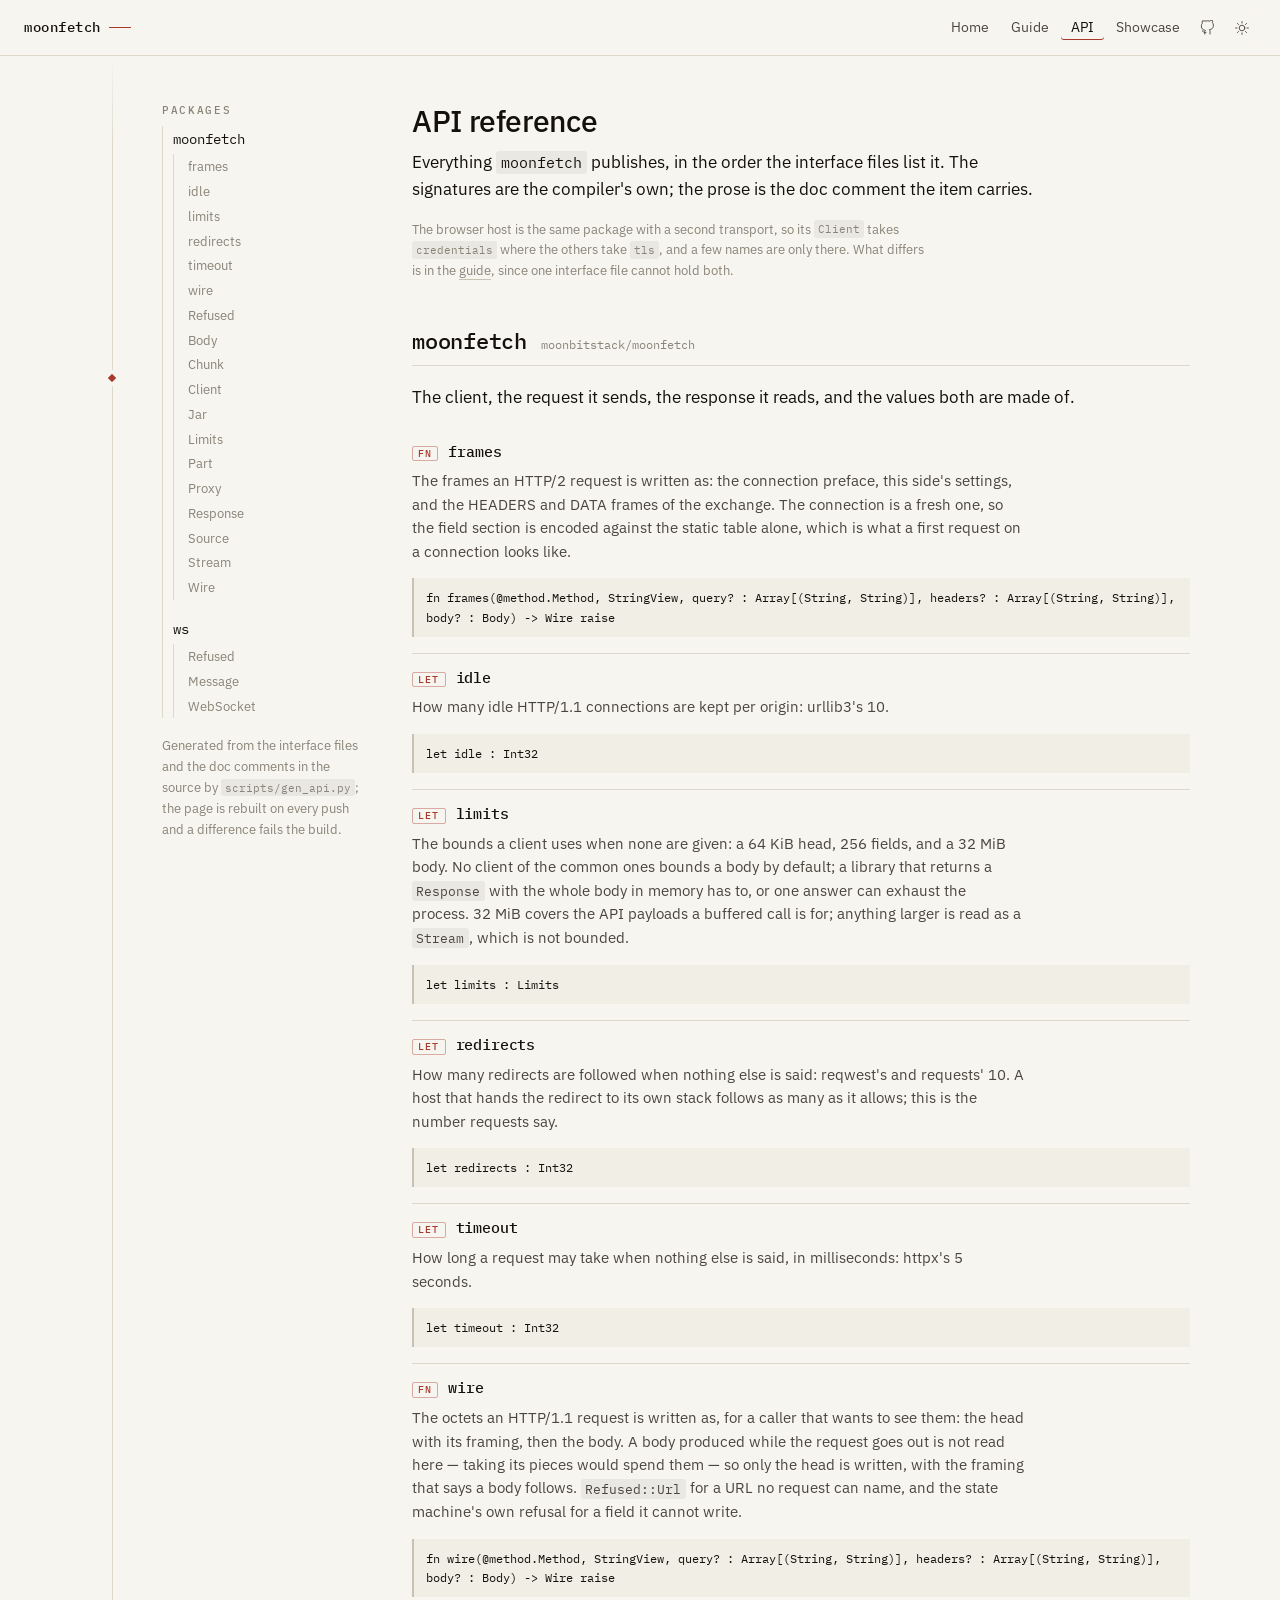
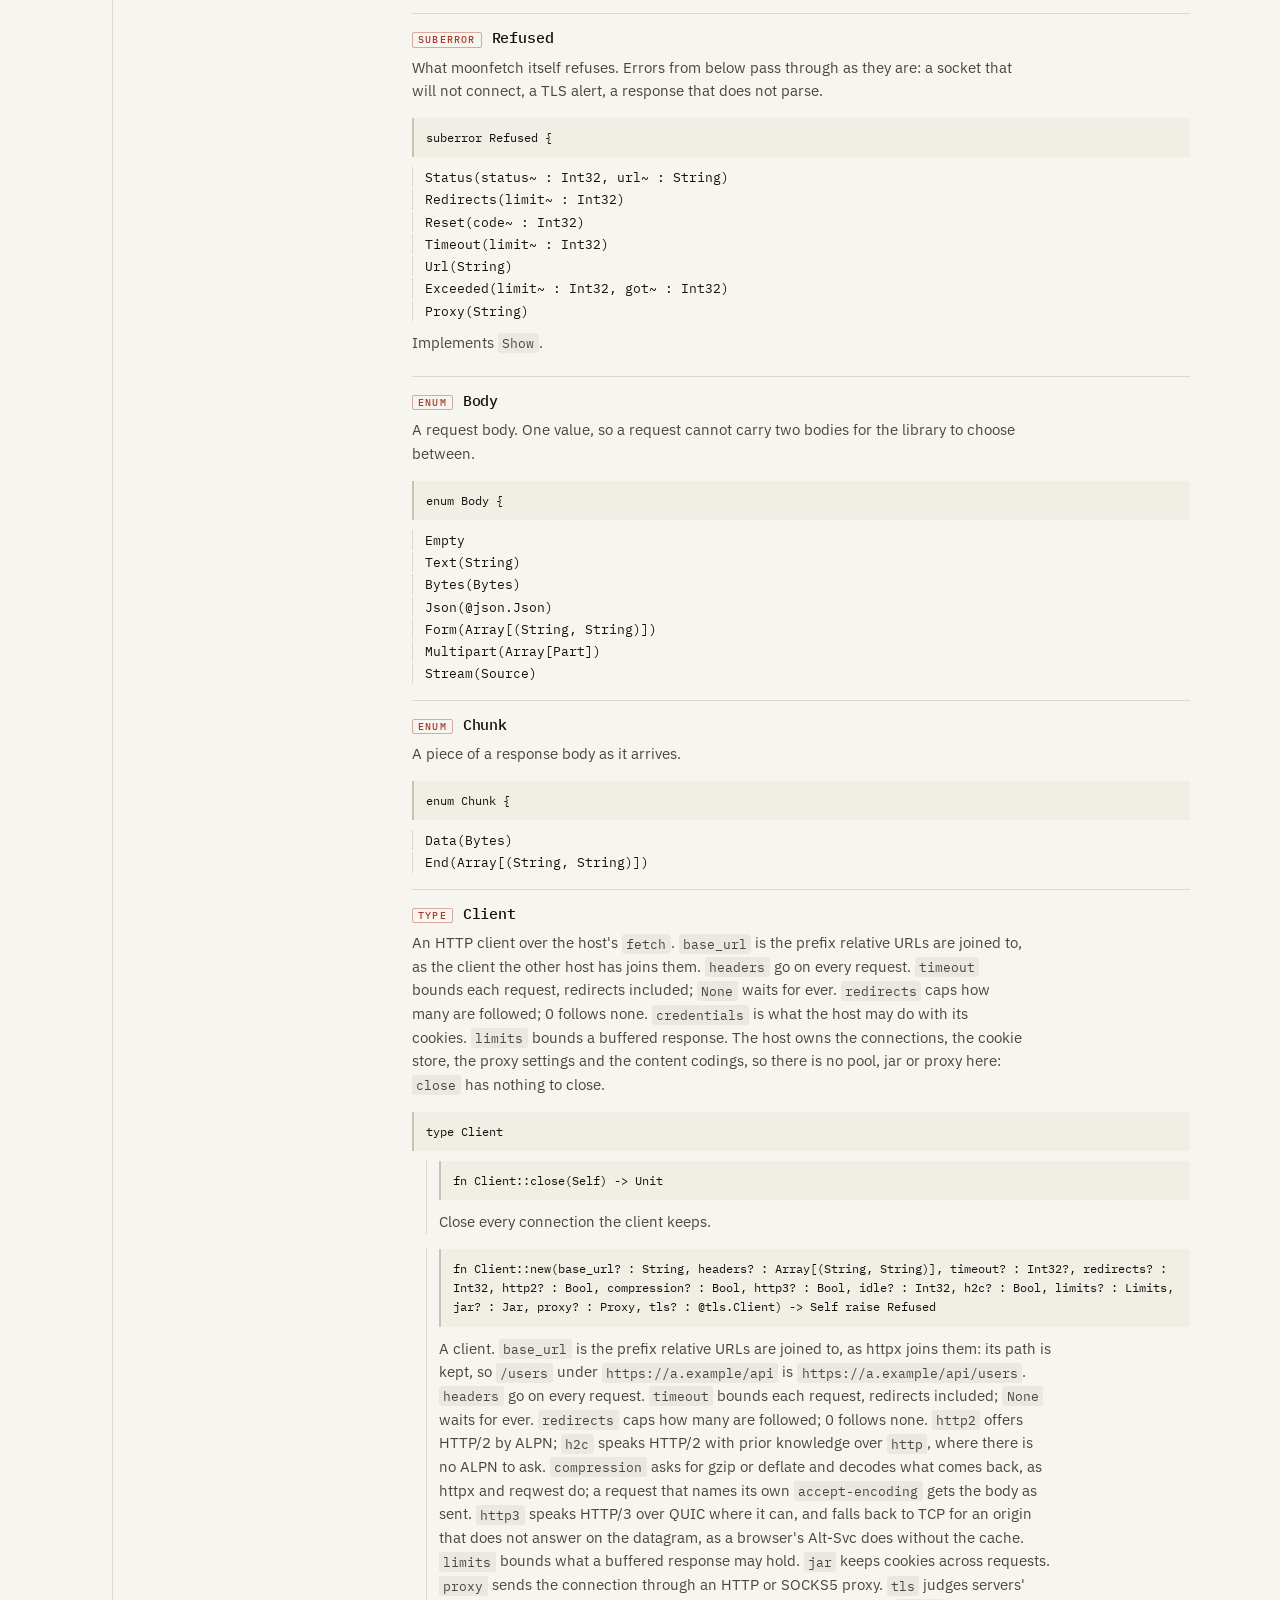
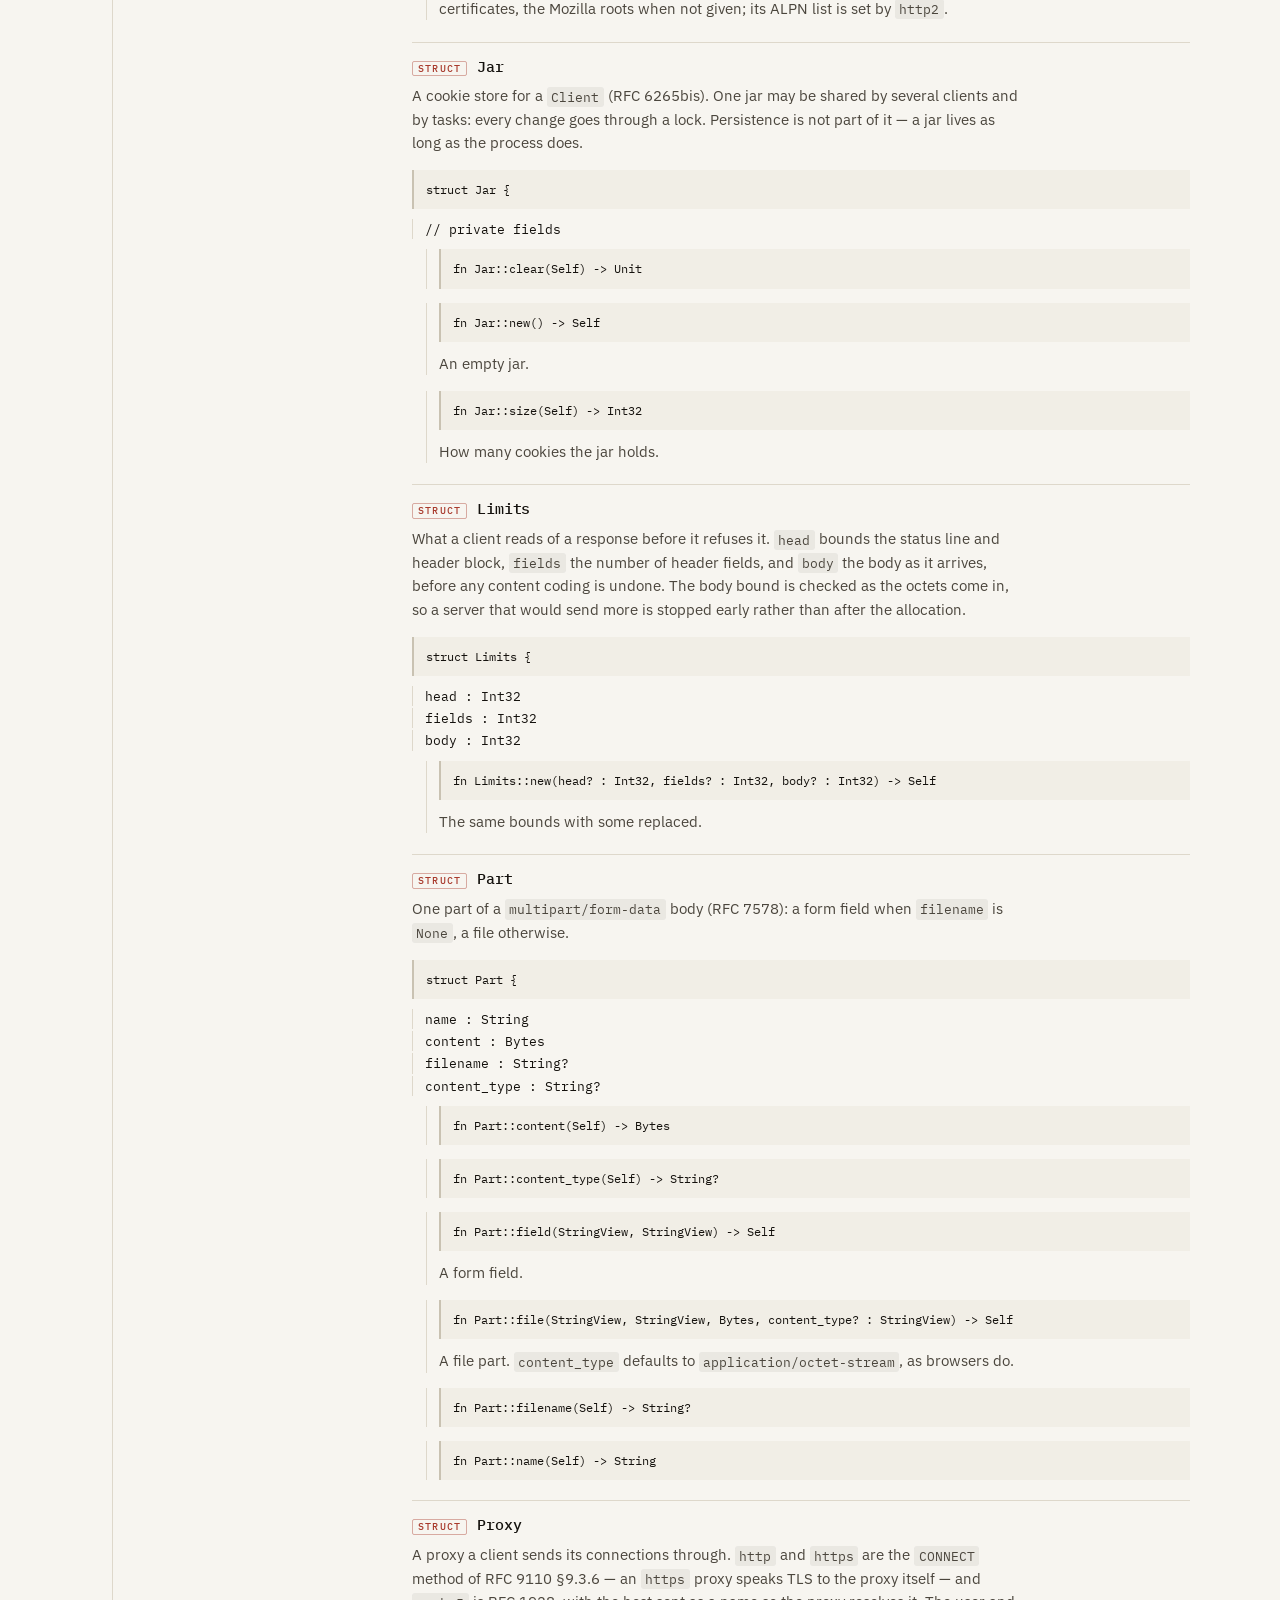
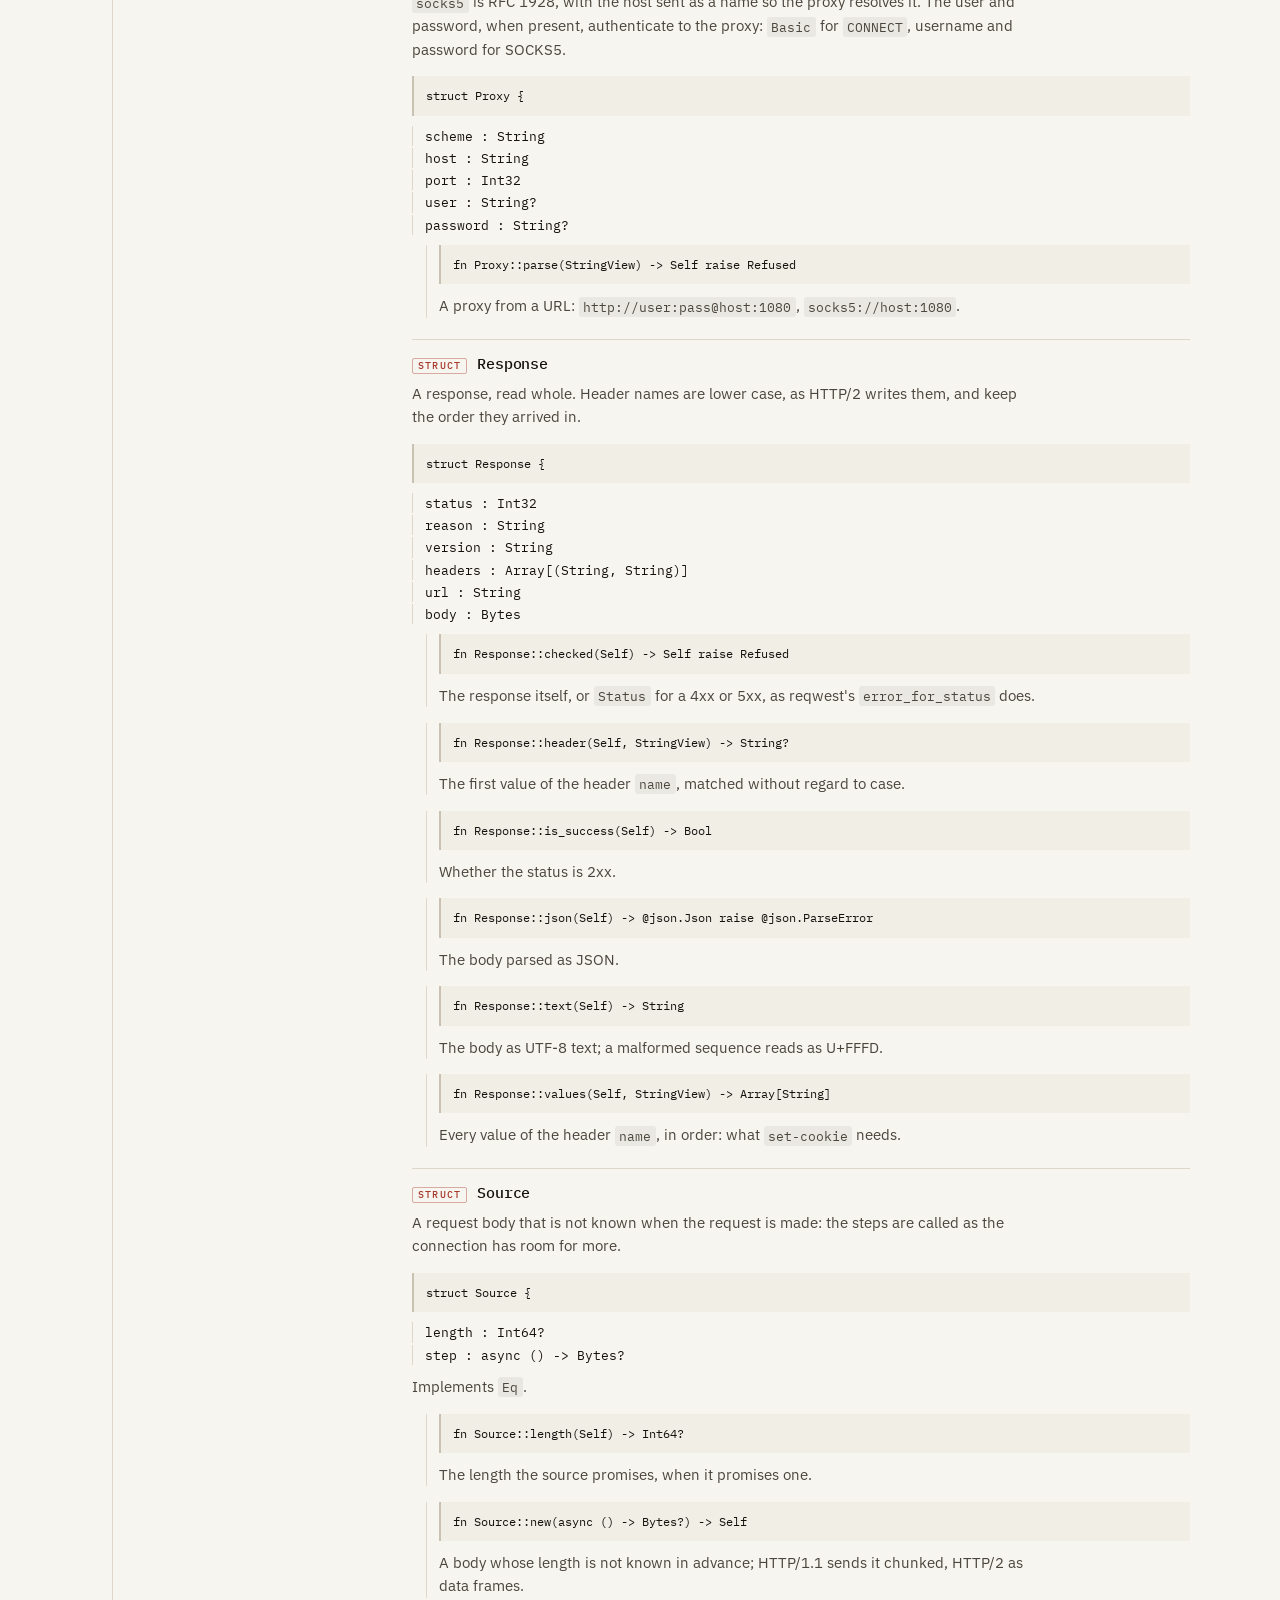
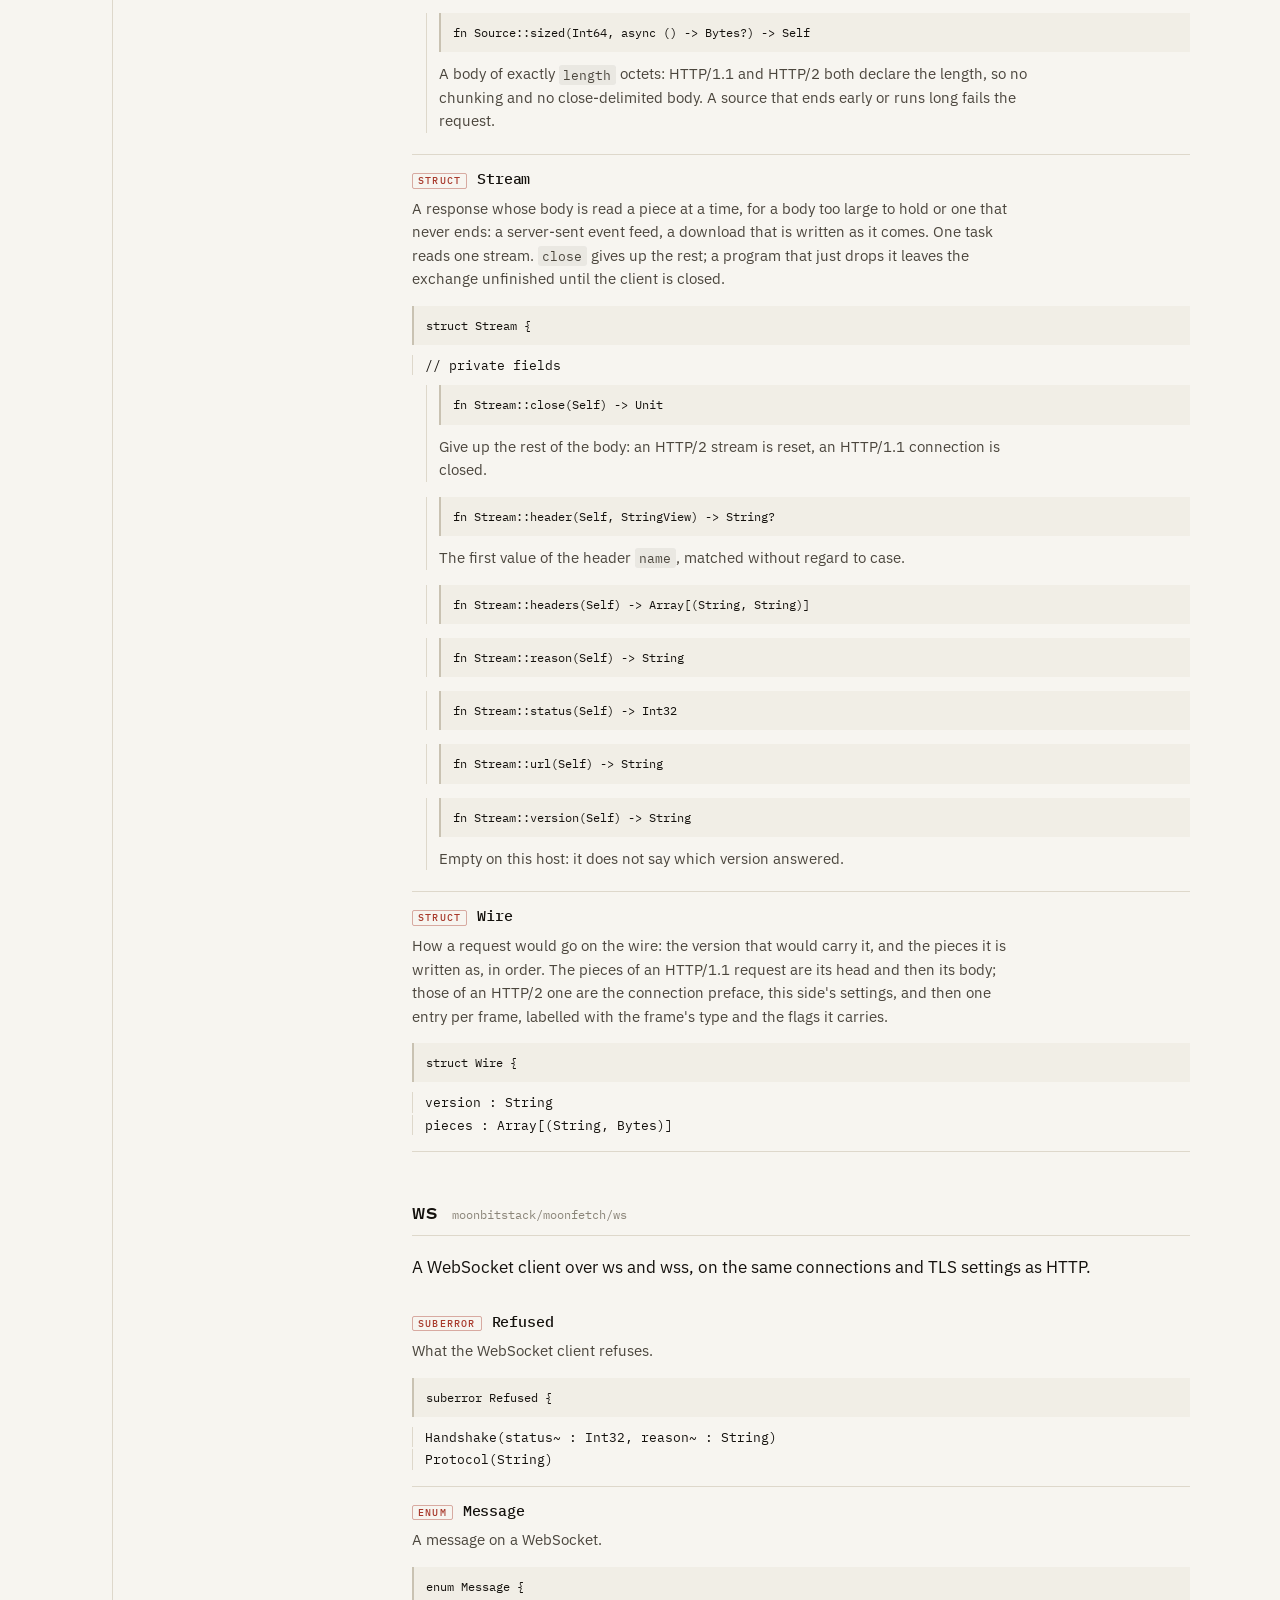
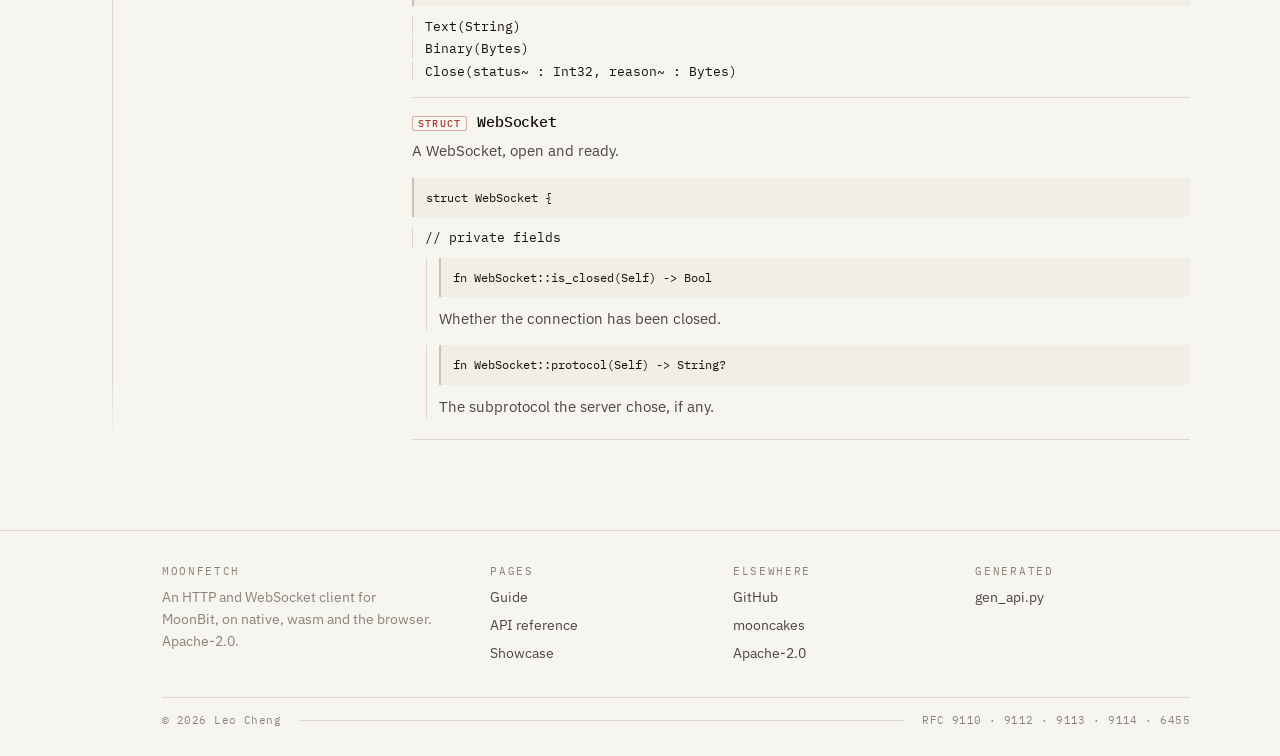
==== docs/api.html @ a7e7c507 "docs(moonfetch): five pieces on one thread. The site is built around a single hairline: each page ca" ====
<!doctype html>
<html lang="en">
  <head>
    <meta charset="utf-8" />
    <meta name="viewport" content="width=device-width, initial-scale=1" />
    <title>API reference — moonfetch</title>
    <meta
      name="description"
      content="Every public type, function and method of moonfetch and moonfetch/ws, with the doc comments the source carries."
    />
    <link rel="icon" href="./favicon.svg" type="image/svg+xml" />
    <link rel="preconnect" href="https://fonts.googleapis.com" />
    <link rel="preconnect" href="https://fonts.gstatic.com" crossorigin />
    <link
      href="https://fonts.googleapis.com/css2?family=IBM+Plex+Mono:wght@400;500&family=IBM+Plex+Sans:wght@400;500;600&display=swap"
      rel="stylesheet"
    />
    <link rel="stylesheet" href="./assets/site.css" />
  </head>
  <body>
    <header class="bar">
      <a class="mark" href="./index.html">moonfetch</a>
      <nav>
        <a href="./index.html">Home</a>
        <a href="./guide.html">Guide</a>
        <a href="./api.html" class="on">API</a>
        <a href="./showcase.html">Showcase</a>
        <a
          class="icon"
          href="https://github.com/moonbitstack/moonfetch"
          aria-label="Source on GitHub"
          title="Source on GitHub"
        >
          <svg viewBox="0 0 24 24" aria-hidden="true">
            <path
              d="M9 19c-4 1.5-4-2.5-5.5-3M15 21v-3.9a3.4 3.4 0 0 0-1-2.6c3-.3 6.1-1.5 6.1-6.8a5.3 5.3 0 0 0-1.5-3.7 4.9 4.9 0 0 0-.1-3.7s-1.2-.4-3.9 1.4a13.3 13.3 0 0 0-7.1 0C4.8.9 3.6 1.3 3.6 1.3a4.9 4.9 0 0 0-.1 3.7A5.3 5.3 0 0 0 2 8.7c0 5.2 3.1 6.4 6.1 6.8a3.4 3.4 0 0 0-1 2.6V21"
            />
          </svg>
        </a>
        <button class="icon" data-theme-toggle type="button" aria-label="Switch theme">
          <svg viewBox="0 0 24 24" aria-hidden="true">
            <circle cx="12" cy="12" r="4.2" />
            <path d="M12 2.4v2.2M12 19.4v2.2M2.4 12h2.2M19.4 12h2.2M5.2 5.2l1.6 1.6M17.2 17.2l1.6 1.6M18.8 5.2l-1.6 1.6M6.8 17.2l-1.6 1.6" />
          </svg>
        </button>
      </nav>
    </header>

    <main class="page">
      <div class="api">
        <aside class="toc scroll">
          <h2>Packages</h2>
          <ol>
            <li><a href="#moonfetch-top">moonfetch</a><ol class="sub">
<li><a href="#moonfetch-frames">frames</a></li>
<li><a href="#moonfetch-idle">idle</a></li>
<li><a href="#moonfetch-limits">limits</a></li>
<li><a href="#moonfetch-redirects">redirects</a></li>
<li><a href="#moonfetch-timeout">timeout</a></li>
<li><a href="#moonfetch-wire">wire</a></li>
<li><a href="#moonfetch-refused">Refused</a></li>
<li><a href="#moonfetch-body">Body</a></li>
<li><a href="#moonfetch-chunk">Chunk</a></li>
<li><a href="#moonfetch-client">Client</a></li>
<li><a href="#moonfetch-jar">Jar</a></li>
<li><a href="#moonfetch-limits">Limits</a></li>
<li><a href="#moonfetch-part">Part</a></li>
<li><a href="#moonfetch-proxy">Proxy</a></li>
<li><a href="#moonfetch-response">Response</a></li>
<li><a href="#moonfetch-source">Source</a></li>
<li><a href="#moonfetch-stream">Stream</a></li>
<li><a href="#moonfetch-wire">Wire</a></li>
</ol></li>
<li><a href="#ws-top">ws</a><ol class="sub">
<li><a href="#ws-refused">Refused</a></li>
<li><a href="#ws-message">Message</a></li>
<li><a href="#ws-websocket">WebSocket</a></li>
</ol></li>
          </ol>
          <p class="note" style="margin-top: 18px">
            Generated from the interface files and the doc comments in the source by
            <code>scripts/gen_api.py</code>; the page is rebuilt on every push and a difference
            fails the build.
          </p>
        </aside>

        <div class="ref">
          <h1 style="font-size: 30px; margin: 0 0 10px">API reference</h1>
          <p class="lead" style="max-width: 64ch">
            Everything <code>moonfetch</code> publishes, in the order the interface files list it.
            The signatures are the compiler's own; the prose is the doc comment the item carries.
          </p>
          <p class="note" style="max-width: 64ch">
            The browser host is the same package with a second transport, so its <code>Client</code>
            takes <code>credentials</code> where the others take <code>tls</code>, and a few names
            are only there. What differs is in the <a href="./guide.html#browser">guide</a>, since
            one interface file cannot hold both.
          </p>
          <section class="band" id="moonfetch-top">
<div class="band-head"><h2>moonfetch</h2><span class="route">moonbitstack/moonfetch</span></div>
<p>The client, the request it sends, the response it reads, and the values both are made of.</p>
<div class="entry" id="moonfetch-frames">
<h3><span class="kind">fn</span>frames</h3>
<p>The frames an HTTP/2 request is written as: the connection preface, this side's settings, and
the HEADERS and DATA frames of the exchange.

The connection is a fresh one, so the field section is encoded against the static table alone,
which is what a first request on a connection looks like.</p><pre class="sig">fn frames(@method.Method, StringView, query? : Array[(String, String)], headers? : Array[(String, String)], body? : Body) -&gt; Wire raise</pre>
</div>
<div class="entry" id="moonfetch-idle">
<h3><span class="kind">let</span>idle</h3>
<p>How many idle HTTP/1.1 connections are kept per origin: urllib3's 10.</p><pre class="sig">let idle : Int32</pre>
</div>
<div class="entry" id="moonfetch-limits">
<h3><span class="kind">let</span>limits</h3>
<p>The bounds a client uses when none are given: a 64 KiB head, 256 fields, and a 32 MiB body.

No client of the common ones bounds a body by default; a library that returns a <code>Response</code>
with the whole body in memory has to, or one answer can exhaust the process. 32 MiB covers
the API payloads a buffered call is for; anything larger is read as a <code>Stream</code>, which is not
bounded.</p><pre class="sig">let limits : Limits</pre>
</div>
<div class="entry" id="moonfetch-redirects">
<h3><span class="kind">let</span>redirects</h3>
<p>How many redirects are followed when nothing else is said: reqwest's and requests' 10.

A host that hands the redirect to its own stack follows as many as it allows; this is the
number requests say.</p><pre class="sig">let redirects : Int32</pre>
</div>
<div class="entry" id="moonfetch-timeout">
<h3><span class="kind">let</span>timeout</h3>
<p>How long a request may take when nothing else is said, in milliseconds: httpx's 5 seconds.</p><pre class="sig">let timeout : Int32</pre>
</div>
<div class="entry" id="moonfetch-wire">
<h3><span class="kind">fn</span>wire</h3>
<p>The octets an HTTP/1.1 request is written as, for a caller that wants to see them: the head
with its framing, then the body.

A body produced while the request goes out is not read here — taking its pieces would spend
them — so only the head is written, with the framing that says a body follows.

<code>Refused::Url</code> for a URL no request can name, and the state machine's own refusal for a field
it cannot write.</p><pre class="sig">fn wire(@method.Method, StringView, query? : Array[(String, String)], headers? : Array[(String, String)], body? : Body) -&gt; Wire raise</pre>
</div>
<div class="entry" id="moonfetch-refused">
<h3><span class="kind">suberror</span>Refused</h3>
<p>What moonfetch itself refuses. Errors from below pass through as they are: a socket that
will not connect, a TLS alert, a response that does not parse.</p>
<pre class="sig">suberror Refused {</pre>
<ul class="variants"><li>Status(status~ : Int32, url~ : String)</li><li>Redirects(limit~ : Int32)</li><li>Reset(code~ : Int32)</li><li>Timeout(limit~ : Int32)</li><li>Url(String)</li><li>Exceeded(limit~ : Int32, got~ : Int32)</li><li>Proxy(String)</li></ul>
<p>Implements <code>Show</code>.</p>
</div>
<div class="entry" id="moonfetch-body">
<h3><span class="kind">enum</span>Body</h3>
<p>A request body. One value, so a request cannot carry two bodies for the library to choose
between.</p>
<pre class="sig">enum Body {</pre>
<ul class="variants"><li>Empty</li><li>Text(String)</li><li>Bytes(Bytes)</li><li>Json(@json.Json)</li><li>Form(Array[(String, String)])</li><li>Multipart(Array[Part])</li><li>Stream(Source)</li></ul>
</div>
<div class="entry" id="moonfetch-chunk">
<h3><span class="kind">enum</span>Chunk</h3>
<p>A piece of a response body as it arrives.</p>
<pre class="sig">enum Chunk {</pre>
<ul class="variants"><li>Data(Bytes)</li><li>End(Array[(String, String)])</li></ul>
</div>
<div class="entry" id="moonfetch-client">
<h3><span class="kind">type</span>Client</h3>
<p>An HTTP client over the host's <code>fetch</code>.

<code>base_url</code> is the prefix relative URLs are joined to, as the client the other host has joins
them. <code>headers</code> go on every request. <code>timeout</code> bounds each request, redirects included;
<code>None</code> waits for ever. <code>redirects</code> caps how many are followed; 0 follows none. <code>credentials</code>
is what the host may do with its cookies. <code>limits</code> bounds a buffered response.

The host owns the connections, the cookie store, the proxy settings and the content codings,
so there is no pool, jar or proxy here: <code>close</code> has nothing to close.</p>
<pre class="sig">type Client</pre>
<div class="member" id="moonfetch-client-close"><pre class="sig">fn Client::close(Self) -&gt; Unit</pre><p>Close every connection the client keeps.</p></div>
<div class="member" id="moonfetch-client-new"><pre class="sig">fn Client::new(base_url? : String, headers? : Array[(String, String)], timeout? : Int32?, redirects? : Int32, http2? : Bool, compression? : Bool, http3? : Bool, idle? : Int32, h2c? : Bool, limits? : Limits, jar? : Jar, proxy? : Proxy, tls? : @tls.Client) -&gt; Self raise Refused</pre><p>A client.

<code>base_url</code> is the prefix relative URLs are joined to, as httpx joins them: its path is kept,
so <code>/users</code> under <code>https://a.example/api</code> is <code>https://a.example/api/users</code>. <code>headers</code> go on
every request. <code>timeout</code> bounds each request, redirects included; <code>None</code> waits for ever.
<code>redirects</code> caps how many are followed; 0 follows none. <code>http2</code> offers HTTP/2 by ALPN;
<code>h2c</code> speaks HTTP/2 with prior knowledge over <code>http</code>, where there is no ALPN to ask.
<code>compression</code> asks for gzip or deflate and decodes what comes back, as httpx and reqwest do;
a request that names its own <code>accept-encoding</code> gets the body as sent.
<code>http3</code> speaks HTTP/3 over QUIC where it can, and falls back to TCP for an origin that does
not answer on the datagram, as a browser's Alt-Svc does without the cache.
<code>limits</code> bounds what a buffered response may hold. <code>jar</code> keeps cookies across requests.
<code>proxy</code> sends the connection through an HTTP or SOCKS5 proxy.
<code>tls</code> judges servers' certificates, the Mozilla roots when not given; its ALPN list is set
by <code>http2</code>.</p></div>
</div>
<div class="entry" id="moonfetch-jar">
<h3><span class="kind">struct</span>Jar</h3>
<p>A cookie store for a <code>Client</code> (RFC 6265bis).

One jar may be shared by several clients and by tasks: every change goes through a lock.
Persistence is not part of it — a jar lives as long as the process does.</p>
<pre class="sig">struct Jar {</pre>
<ul class="variants"><li>// private fields</li></ul>
<div class="member" id="moonfetch-jar-clear"><pre class="sig">fn Jar::clear(Self) -&gt; Unit</pre></div>
<div class="member" id="moonfetch-jar-new"><pre class="sig">fn Jar::new() -&gt; Self</pre><p>An empty jar.</p></div>
<div class="member" id="moonfetch-jar-size"><pre class="sig">fn Jar::size(Self) -&gt; Int32</pre><p>How many cookies the jar holds.</p></div>
</div>
<div class="entry" id="moonfetch-limits">
<h3><span class="kind">struct</span>Limits</h3>
<p>What a client reads of a response before it refuses it.

<code>head</code> bounds the status line and header block, <code>fields</code> the number of header fields, and
<code>body</code> the body as it arrives, before any content coding is undone. The body bound is
checked as the octets come in, so a server that would send more is stopped early rather
than after the allocation.</p>
<pre class="sig">struct Limits {</pre>
<ul class="variants"><li>head : Int32</li><li>fields : Int32</li><li>body : Int32</li></ul>
<div class="member" id="moonfetch-limits-new"><pre class="sig">fn Limits::new(head? : Int32, fields? : Int32, body? : Int32) -&gt; Self</pre><p>The same bounds with some replaced.</p></div>
</div>
<div class="entry" id="moonfetch-part">
<h3><span class="kind">struct</span>Part</h3>
<p>One part of a <code>multipart/form-data</code> body (RFC 7578): a form field when <code>filename</code> is <code>None</code>,
a file otherwise.</p>
<pre class="sig">struct Part {</pre>
<ul class="variants"><li>name : String</li><li>content : Bytes</li><li>filename : String?</li><li>content_type : String?</li></ul>
<div class="member" id="moonfetch-part-content"><pre class="sig">fn Part::content(Self) -&gt; Bytes</pre></div>
<div class="member" id="moonfetch-part-content-type"><pre class="sig">fn Part::content_type(Self) -&gt; String?</pre></div>
<div class="member" id="moonfetch-part-field"><pre class="sig">fn Part::field(StringView, StringView) -&gt; Self</pre><p>A form field.</p></div>
<div class="member" id="moonfetch-part-file"><pre class="sig">fn Part::file(StringView, StringView, Bytes, content_type? : StringView) -&gt; Self</pre><p>A file part. <code>content_type</code> defaults to <code>application/octet-stream</code>, as browsers do.</p></div>
<div class="member" id="moonfetch-part-filename"><pre class="sig">fn Part::filename(Self) -&gt; String?</pre></div>
<div class="member" id="moonfetch-part-name"><pre class="sig">fn Part::name(Self) -&gt; String</pre></div>
</div>
<div class="entry" id="moonfetch-proxy">
<h3><span class="kind">struct</span>Proxy</h3>
<p>A proxy a client sends its connections through.

<code>http</code> and <code>https</code> are the <code>CONNECT</code> method of RFC 9110 §9.3.6 — an <code>https</code> proxy speaks TLS
to the proxy itself — and <code>socks5</code> is RFC 1928, with the host sent as a name so the proxy
resolves it. The user and password, when present, authenticate to the proxy: <code>Basic</code> for
<code>CONNECT</code>, username and password for SOCKS5.</p>
<pre class="sig">struct Proxy {</pre>
<ul class="variants"><li>scheme : String</li><li>host : String</li><li>port : Int32</li><li>user : String?</li><li>password : String?</li></ul>
<div class="member" id="moonfetch-proxy-parse"><pre class="sig">fn Proxy::parse(StringView) -&gt; Self raise Refused</pre><p>A proxy from a URL: <code>http://user:pass@host:1080</code>, <code>socks5://host:1080</code>.</p></div>
</div>
<div class="entry" id="moonfetch-response">
<h3><span class="kind">struct</span>Response</h3>
<p>A response, read whole. Header names are lower case, as HTTP/2 writes them, and keep the
order they arrived in.</p>
<pre class="sig">struct Response {</pre>
<ul class="variants"><li>status : Int32</li><li>reason : String</li><li>version : String</li><li>headers : Array[(String, String)]</li><li>url : String</li><li>body : Bytes</li></ul>
<div class="member" id="moonfetch-response-checked"><pre class="sig">fn Response::checked(Self) -&gt; Self raise Refused</pre><p>The response itself, or <code>Status</code> for a 4xx or 5xx, as reqwest's <code>error_for_status</code> does.</p></div>
<div class="member" id="moonfetch-response-header"><pre class="sig">fn Response::header(Self, StringView) -&gt; String?</pre><p>The first value of the header <code>name</code>, matched without regard to case.</p></div>
<div class="member" id="moonfetch-response-is-success"><pre class="sig">fn Response::is_success(Self) -&gt; Bool</pre><p>Whether the status is 2xx.</p></div>
<div class="member" id="moonfetch-response-json"><pre class="sig">fn Response::json(Self) -&gt; @json.Json raise @json.ParseError</pre><p>The body parsed as JSON.</p></div>
<div class="member" id="moonfetch-response-text"><pre class="sig">fn Response::text(Self) -&gt; String</pre><p>The body as UTF-8 text; a malformed sequence reads as U+FFFD.</p></div>
<div class="member" id="moonfetch-response-values"><pre class="sig">fn Response::values(Self, StringView) -&gt; Array[String]</pre><p>Every value of the header <code>name</code>, in order: what <code>set-cookie</code> needs.</p></div>
</div>
<div class="entry" id="moonfetch-source">
<h3><span class="kind">struct</span>Source</h3>
<p>A request body that is not known when the request is made: the steps are called as the
connection has room for more.</p>
<pre class="sig">struct Source {</pre>
<ul class="variants"><li>length : Int64?</li><li>step : async () -&gt; Bytes?</li></ul>
<p>Implements <code>Eq</code>.</p>
<div class="member" id="moonfetch-source-length"><pre class="sig">fn Source::length(Self) -&gt; Int64?</pre><p>The length the source promises, when it promises one.</p></div>
<div class="member" id="moonfetch-source-new"><pre class="sig">fn Source::new(async () -&gt; Bytes?) -&gt; Self</pre><p>A body whose length is not known in advance; HTTP/1.1 sends it chunked, HTTP/2 as data
frames.</p></div>
<div class="member" id="moonfetch-source-sized"><pre class="sig">fn Source::sized(Int64, async () -&gt; Bytes?) -&gt; Self</pre><p>A body of exactly <code>length</code> octets: HTTP/1.1 and HTTP/2 both declare the length, so no
chunking and no close-delimited body. A source that ends early or runs long fails the
request.</p></div>
</div>
<div class="entry" id="moonfetch-stream">
<h3><span class="kind">struct</span>Stream</h3>
<p>A response whose body is read a piece at a time, for a body too large to hold or one that
never ends: a server-sent event feed, a download that is written as it comes.

One task reads one stream. <code>close</code> gives up the rest; a program that just drops it leaves
the exchange unfinished until the client is closed.</p>
<pre class="sig">struct Stream {</pre>
<ul class="variants"><li>// private fields</li></ul>
<div class="member" id="moonfetch-stream-close"><pre class="sig">fn Stream::close(Self) -&gt; Unit</pre><p>Give up the rest of the body: an HTTP/2 stream is reset, an HTTP/1.1 connection is closed.</p></div>
<div class="member" id="moonfetch-stream-header"><pre class="sig">fn Stream::header(Self, StringView) -&gt; String?</pre><p>The first value of the header <code>name</code>, matched without regard to case.</p></div>
<div class="member" id="moonfetch-stream-headers"><pre class="sig">fn Stream::headers(Self) -&gt; Array[(String, String)]</pre></div>
<div class="member" id="moonfetch-stream-reason"><pre class="sig">fn Stream::reason(Self) -&gt; String</pre></div>
<div class="member" id="moonfetch-stream-status"><pre class="sig">fn Stream::status(Self) -&gt; Int32</pre></div>
<div class="member" id="moonfetch-stream-url"><pre class="sig">fn Stream::url(Self) -&gt; String</pre></div>
<div class="member" id="moonfetch-stream-version"><pre class="sig">fn Stream::version(Self) -&gt; String</pre><p>Empty on this host: it does not say which version answered.</p></div>
</div>
<div class="entry" id="moonfetch-wire">
<h3><span class="kind">struct</span>Wire</h3>
<p>How a request would go on the wire: the version that would carry it, and the pieces it is
written as, in order.

The pieces of an HTTP/1.1 request are its head and then its body; those of an HTTP/2 one are
the connection preface, this side's settings, and then one entry per frame, labelled with the
frame's type and the flags it carries.</p>
<pre class="sig">struct Wire {</pre>
<ul class="variants"><li>version : String</li><li>pieces : Array[(String, Bytes)]</li></ul>
</div>
</section>
<section class="band" id="ws-top">
<div class="band-head"><h2>ws</h2><span class="route">moonbitstack/moonfetch/ws</span></div>
<p>A WebSocket client over ws and wss, on the same connections and TLS settings as HTTP.</p>
<div class="entry" id="ws-refused">
<h3><span class="kind">suberror</span>Refused</h3>
<p>What the WebSocket client refuses.</p>
<pre class="sig">suberror Refused {</pre>
<ul class="variants"><li>Handshake(status~ : Int32, reason~ : String)</li><li>Protocol(String)</li></ul>
</div>
<div class="entry" id="ws-message">
<h3><span class="kind">enum</span>Message</h3>
<p>A message on a WebSocket.</p>
<pre class="sig">enum Message {</pre>
<ul class="variants"><li>Text(String)</li><li>Binary(Bytes)</li><li>Close(status~ : Int32, reason~ : Bytes)</li></ul>
</div>
<div class="entry" id="ws-websocket">
<h3><span class="kind">struct</span>WebSocket</h3>
<p>A WebSocket, open and ready.</p>
<pre class="sig">struct WebSocket {</pre>
<ul class="variants"><li>// private fields</li></ul>
<div class="member" id="ws-websocket-is-closed"><pre class="sig">fn WebSocket::is_closed(Self) -&gt; Bool</pre><p>Whether the connection has been closed.</p></div>
<div class="member" id="ws-websocket-protocol"><pre class="sig">fn WebSocket::protocol(Self) -&gt; String?</pre><p>The subprotocol the server chose, if any.</p></div>
</div>
</section>
        </div>
      </div>
    </main>

    <footer>
      <div class="page">
        <div class="cols">
          <div>
            <h4>moonfetch</h4>
            <p class="about">
              An HTTP and WebSocket client for MoonBit, on native, wasm and the browser.
              Apache-2.0.
            </p>
          </div>
          <div>
            <h4>Pages</h4>
            <ul>
              <li><a href="./guide.html">Guide</a></li>
              <li><a href="./api.html">API reference</a></li>
              <li><a href="./showcase.html">Showcase</a></li>
            </ul>
          </div>
          <div>
            <h4>Elsewhere</h4>
            <ul>
              <li><a href="https://github.com/moonbitstack/moonfetch">GitHub</a></li>
              <li><a href="https://mooncakes.io/docs/moonbitstack/moonfetch">mooncakes</a></li>
              <li>
                <a href="https://github.com/moonbitstack/moonfetch/blob/master/LICENSE"
                  >Apache-2.0</a
                >
              </li>
            </ul>
          </div>
          <div>
            <h4>Generated</h4>
            <ul>
              <li><a href="https://github.com/moonbitstack/moonfetch/blob/master/scripts/gen_api.py">gen_api.py</a></li>
            </ul>
          </div>
        </div>
        <div class="meta">
          <span>© 2026 Leo Cheng</span>
          <span class="tick"></span>
          <span>RFC 9110 · 9112 · 9113 · 9114 · 6455</span>
        </div>
      </div>
    </footer>

    <script src="./assets/site.js"></script>
  </body>
</html>
---- docs/assets/site.css ----
/* moonfetch — one ink, one silk.

   The site is a thread: a hairline runs down the left of every page, each section is a node on
   it, and the reader's place is a bead that follows the scroll. The thread is drawn with the same
   restraint as a drafting sheet: one ink, one accent, hairline rules, no shadows. */

:root {
  --paper: #f7f5f0;
  --panel: #efece4;
  --ink: #14110d;
  --ink-2: #4b463d;
  --ink-3: #8a8478;
  --rule: #ded8cb;
  --rule-2: #c9c2b2;
  --silk: #a83a2c;
  --silk-soft: #c96a58;
  --wash: #f1eee6;

  --sans: "IBM Plex Sans", system-ui, -apple-system, "Segoe UI", sans-serif;
  --mono: "IBM Plex Mono", ui-monospace, SFMono-Regular, Menlo, monospace;

  --rail: 44px;
  --gap: 52px;
  --thread: 22px;
  --wide: 74ch;
  --page: 1100px;

  color-scheme: light;
}

@media (prefers-color-scheme: dark) {
  :root:not([data-theme="light"]) {
    --paper: #0d0e10;
    --panel: #15171a;
    --ink: #eae5db;
    --ink-2: #b5afa4;
    --ink-3: #726d64;
    --rule: #24262a;
    --rule-2: #2f3238;
    --silk: #e06552;
    --silk-soft: #b34e3f;
    --wash: #131518;
    color-scheme: dark;
  }
}

:root[data-theme="dark"] {
  --paper: #0d0e10;
  --panel: #15171a;
  --ink: #eae5db;
  --ink-2: #b5afa4;
  --ink-3: #726d64;
  --rule: #24262a;
  --rule-2: #2f3238;
  --silk: #e06552;
  --silk-soft: #b34e3f;
  --wash: #131518;
  color-scheme: dark;
}

*,
*::before,
*::after {
  box-sizing: border-box;
}

html {
  -webkit-text-size-adjust: 100%;
  scroll-behavior: smooth;
  scroll-padding-top: 96px;
}

html,
button,
input,
textarea,
select {
  font-variant-ligatures: no-contextual;
}

body {
  margin: 0;
  background: var(--paper);
  color: var(--ink);
  font-family: var(--sans);
  font-size: 16.5px;
  line-height: 1.62;
  font-weight: 400;
  -webkit-font-smoothing: antialiased;
}

::selection {
  background: color-mix(in srgb, var(--silk) 22%, transparent);
}

a {
  color: inherit;
  text-decoration: none;
  border-bottom: 1px solid var(--rule-2);
  transition: border-color 0.15s ease, color 0.15s ease;
}

a:hover {
  border-color: var(--silk);
  color: var(--silk);
}

h1,
h2,
h3,
h4 {
  font-weight: 500;
  line-height: 1.16;
  letter-spacing: -0.012em;
  margin: 0;
}

p {
  margin: 0 0 1.05em;
}

code,
kbd,
pre {
  font-family: var(--mono);
  font-size: 0.88em;
}

:not(pre) > code {
  background: color-mix(in srgb, var(--ink) 6%, transparent);
  border-radius: 3px;
  padding: 0.12em 0.34em;
  overflow-wrap: anywhere;
}

img,
svg {
  display: block;
  max-width: 100%;
}

/* ---------------------------------------------------------------- scroll bars */

/* The standard properties would take the webkit rules away in Chrome, so they live only where
   the pseudo-element does not exist. */
@supports not selector(::-webkit-scrollbar) {
  html {
    scrollbar-width: thin;
    scrollbar-color: color-mix(in srgb, var(--ink) 26%, transparent) transparent;
  }
  html.at-top {
    scrollbar-color: transparent transparent;
  }
  .scroll {
    scrollbar-width: thin;
    scrollbar-color: color-mix(in srgb, var(--ink) 16%, transparent) transparent;
  }
  .scroll:hover {
    scrollbar-color: color-mix(in srgb, var(--ink) 34%, transparent) transparent;
  }
}

@supports selector(::-webkit-scrollbar) {
  html::-webkit-scrollbar {
    width: 10px;
    height: 10px;
  }
  html::-webkit-scrollbar-track {
    background: transparent;
  }
  html::-webkit-scrollbar-thumb {
    border-radius: 99px;
    border: 3px solid transparent;
    background-clip: content-box;
    background-color: color-mix(in srgb, var(--ink) 24%, transparent);
  }
  html.at-top::-webkit-scrollbar-thumb {
    background: transparent;
  }
  html::-webkit-scrollbar-thumb:hover {
    background-color: color-mix(in srgb, var(--silk) 60%, transparent);
  }
  .scroll::-webkit-scrollbar {
    width: 8px;
    height: 8px;
  }
  .scroll::-webkit-scrollbar-track {
    background: transparent;
  }
  .scroll::-webkit-scrollbar-thumb {
    border-radius: 99px;
    border: 2px solid transparent;
    background-clip: content-box;
    background-color: color-mix(in srgb, var(--ink) 13%, transparent);
  }
  .scroll:hover::-webkit-scrollbar-thumb {
    background-color: color-mix(in srgb, var(--ink) 30%, transparent);
  }
}

/* ---------------------------------------------------------------- the bar */

.bar {
  position: sticky;
  top: 0;
  z-index: 30;
  display: flex;
  align-items: center;
  justify-content: space-between;
  gap: 24px;
  height: 56px;
  padding: 0 22px 0 24px;
  background: color-mix(in srgb, var(--paper) 88%, transparent);
  backdrop-filter: blur(8px);
  border-bottom: 1px solid var(--rule);
}

.mark {
  font-family: var(--mono);
  font-size: 13.5px;
  font-weight: 500;
  letter-spacing: 0.04em;
  border: 0;
  display: inline-flex;
  align-items: baseline;
  gap: 8px;
}

.mark::after {
  content: "";
  width: 22px;
  height: 1px;
  background: var(--silk);
  transform: translateY(-4px);
}

.bar nav {
  display: flex;
  align-items: center;
  gap: 2px;
}

.bar nav a,
.bar nav button {
  border: 0;
  background: none;
  color: var(--ink-2);
  font: inherit;
  font-size: 13.5px;
  padding: 6px 10px;
  border-radius: 3px;
  cursor: pointer;
  display: inline-flex;
  align-items: center;
  justify-content: center;
  line-height: 1;
}

.bar nav a:hover,
.bar nav button:hover {
  color: var(--ink);
  background: color-mix(in srgb, var(--ink) 5%, transparent);
}

.bar nav a.on {
  color: var(--ink);
  box-shadow: inset 0 -1px 0 var(--silk);
}

.bar nav .icon {
  padding: 7px 8px;
}

.icon svg {
  width: 16px;
  height: 16px;
  stroke: currentColor;
  fill: none;
  stroke-width: 1.4;
  stroke-linecap: round;
  stroke-linejoin: round;
}

/* ---------------------------------------------------------------- the page */

.page {
  width: min(var(--page), 100% - 96px);
  margin: 0 auto;
  padding-left: calc(var(--rail) - 24px + var(--gap));
}

/* The thread: one hairline down the whole document, in the page's own column, so that it lands
   on the node dots at any width. It fades at both ends rather than stopping dead. */
main.page {
  position: relative;
}

main.page::before {
  content: "";
  position: absolute;
  left: var(--thread);
  top: 0;
  bottom: 0;
  width: 1px;
  background: linear-gradient(
    to bottom,
    transparent 0,
    var(--rule) 90px,
    var(--rule) calc(100% - 60px),
    transparent 100%
  );
}

/* The reader's place is a diamond, so that it is never taken for one of the section's circles. */
.bead {
  position: absolute;
  left: calc(var(--thread) - 3px);
  width: 6px;
  height: 6px;
  background: var(--silk);
  box-shadow: 0 0 0 3px var(--paper);
  transform: translateY(-50%) rotate(45deg);
  pointer-events: none;
}

@media (width <= 860px) {
  :root {
    --rail: 16px;
    --gap: 26px;
    --thread: 10px;
  }
  .bar {
    padding: 0 8px 0 14px;
    gap: 6px;
  }
  .bar nav {
    gap: 0;
  }
  .bar nav a,
  .bar nav button {
    padding: 6px 7px;
    font-size: 13px;
  }
  .bar nav .icon {
    padding: 7px 6px;
  }
  /* The wordmark already goes home, so the first link can stand down before the rest do. */
  .bar nav a:first-child {
    display: none;
  }
  .page {
    width: calc(100% - 36px);
    padding-left: 34px;
    padding-right: 18px;
  }
  body {
    font-size: 16px;
  }
}

/* ---------------------------------------------------------------- hero */

.hero {
  position: relative;
  min-height: min(88vh, 760px);
  display: grid;
  place-items: center;
  padding: 40px 0 28px;
  overflow: clip;
}

.hero .web {
  position: absolute;
  inset: 0;
  margin: auto;
  width: min(92vmin, 720px);
  height: min(92vmin, 720px);
  opacity: 0.9;
  will-change: transform, opacity;
  /* The threads leave the middle empty, where the type sits: the web is a ground, not a
     pattern over the words. */
  mask-image: radial-gradient(ellipse 50% 42% at 50% 50%, transparent 0 56%, #000 100%);
  -webkit-mask-image: radial-gradient(ellipse 50% 42% at 50% 50%, transparent 0 56%, #000 100%);
}

.hero .web path,
.hero .web circle {
  fill: none;
  stroke: var(--rule-2);
  stroke-width: 1;
  vector-effect: non-scaling-stroke;
}

.hero .web .anchor {
  fill: var(--silk);
  stroke: none;
}

.hero .inner {
  position: relative;
  text-align: center;
  padding: 0 20px;
}

.eyebrow {
  font-family: var(--mono);
  font-size: 11.5px;
  letter-spacing: 0.22em;
  text-transform: uppercase;
  color: var(--ink-3);
  margin: 0 0 22px;
}

.hero h1 {
  font-family: var(--mono);
  font-size: clamp(38px, 8.4vw, 74px);
  font-weight: 500;
  letter-spacing: -0.03em;
  line-height: 1;
}

.hero .lede {
  max-width: 40ch;
  margin: 26px auto 0;
  color: var(--ink-2);
  font-size: 17px;
  line-height: 1.6;
}

.hero .acts {
  margin-top: 34px;
  display: flex;
  gap: 10px;
  justify-content: center;
  flex-wrap: wrap;
}

.btn {
  display: inline-flex;
  align-items: center;
  justify-content: center;
  gap: 8px;
  border: 1px solid var(--rule-2);
  border-radius: 2px;
  padding: 10px 16px 11px;
  font-size: 13.5px;
  line-height: 1;
  font-family: var(--sans);
  color: var(--ink);
  background: transparent;
  cursor: pointer;
  border-bottom-width: 1px;
  transition: background 0.15s ease, border-color 0.15s ease, color 0.15s ease;
}

.btn:hover {
  border-color: var(--ink);
  color: var(--ink);
  background: color-mix(in srgb, var(--ink) 4%, transparent);
}

.btn.solid {
  background: var(--ink);
  border-color: var(--ink);
  color: var(--paper);
}

.btn.solid:hover {
  background: var(--silk);
  border-color: var(--silk);
  color: var(--paper);
}

.hero .hint {
  position: absolute;
  bottom: 18px;
  left: 0;
  right: 0;
  text-align: center;
  font-family: var(--mono);
  font-size: 11px;
  letter-spacing: 0.16em;
  text-transform: uppercase;
  color: var(--ink-3);
}

/* ---------------------------------------------------------------- sections */

.stop {
  position: relative;
  padding: 64px 0 8px;
  scroll-margin-top: 80px;
}

.stop > .node {
  position: absolute;
  left: calc(var(--thread) - calc(var(--rail) - 24px + var(--gap)));
  top: 70px;
  width: 1px;
  height: 1px;
}

.stop > .node::before {
  content: "";
  position: absolute;
  left: -3px;
  top: -3px;
  width: 7px;
  height: 7px;
  border-radius: 50%;
  background: var(--paper);
  border: 1px solid var(--rule-2);
  transition: border-color 0.2s ease, background 0.2s ease;
}

.stop.lit > .node::before {
  border-color: var(--silk);
  background: var(--silk);
}

.stop h2 .num {
  font-family: var(--mono);
  font-size: 11px;
  letter-spacing: 0.12em;
  color: var(--ink-3);
  margin-right: 16px;
  vertical-align: 4px;
  font-weight: 400;
}

.stop h2 {
  font-size: clamp(26px, 3.6vw, 34px);
  margin-bottom: 18px;
}

.stop h3 {
  font-size: 17px;
  margin: 30px 0 10px;
  letter-spacing: 0;
}

.stop .lead {
  font-size: 18px;
  color: var(--ink-2);
  max-width: var(--wide);
}

.prose {
  max-width: var(--wide);
}

.prose p:last-child {
  margin-bottom: 0;
}

/* ---------------------------------------------------------------- lists */

.rows {
  border-top: 1px solid var(--rule);
  margin: 8px 0 0;
}

.row {
  display: grid;
  grid-template-columns: 54px minmax(0, 1fr) minmax(0, 1.15fr);
  gap: 0 18px;
  align-items: baseline;
  padding: 15px 2px 14px;
  border-bottom: 1px solid var(--rule);
  position: relative;
}

.row:hover {
  border-bottom-color: var(--rule-2);
}

.row .n {
  font-family: var(--mono);
  font-size: 11px;
  color: var(--ink-3);
  letter-spacing: 0.08em;
}

.row .k {
  font-size: 15.5px;
  font-weight: 500;
}

.row .v {
  color: var(--ink-2);
  font-size: 14.5px;
  line-height: 1.55;
  overflow-wrap: anywhere;
}

@media (width <= 860px) {
  .row {
    grid-template-columns: 40px minmax(0, 1fr);
    gap: 2px 12px;
  }
  .row .v {
    grid-column: 2;
  }
}

/* ---------------------------------------------------------------- code */

.code {
  position: relative;
  margin: 18px 0;
  padding: 14px 16px;
  background: var(--wash);
  border: 1px solid var(--rule);
  border-left: 2px solid var(--rule-2);
  border-radius: 2px;
  overflow-x: auto;
  overflow-y: auto;
  max-height: 460px;
  line-height: 1.66;
  tab-size: 2;
}

.code code {
  white-space: pre;
  display: block;
  color: var(--ink);
}

.code .c {
  color: var(--ink-3);
}

.code .s {
  color: var(--silk);
}

.code .k {
  color: var(--ink);
  font-weight: 500;
}

.code .f {
  color: var(--ink-2);
}

.code .tag {
  display: block;
  font-family: var(--mono);
  font-size: 10.5px;
  letter-spacing: 0.14em;
  text-transform: uppercase;
  color: var(--ink-3);
  margin-bottom: 10px;
}

.out {
  margin: -8px 0 18px;
  padding: 10px 16px;
  border-left: 2px solid var(--rule-2);
  color: var(--ink-3);
  font-family: var(--mono);
  font-size: 12.5px;
  line-height: 1.6;
  white-space: pre-wrap;
  overflow-wrap: anywhere;
}

/* ---------------------------------------------------------------- anatomy */

.lab {
  display: grid;
  grid-template-columns: minmax(0, 0.85fr) minmax(0, 1.15fr);
  gap: 28px;
  align-items: start;
  margin-top: 8px;
}

@media (width <= 980px) {
  .lab {
    grid-template-columns: minmax(0, 1fr);
  }
}

.form {
  position: sticky;
  top: 76px;
  border: 1px solid var(--rule);
  border-radius: 2px;
  padding: 16px;
  background: var(--panel);
}

@media (width <= 980px) {
  .form {
    position: static;
  }
}

.field {
  margin-bottom: 12px;
}

.field label {
  display: block;
  font-family: var(--mono);
  font-size: 10.5px;
  letter-spacing: 0.14em;
  text-transform: uppercase;
  color: var(--ink-3);
  margin-bottom: 6px;
}

.field input,
.field textarea,
.field select {
  width: 100%;
  font-family: var(--mono);
  font-size: 12.5px;
  color: var(--ink);
  background: var(--paper);
  border: 1px solid var(--rule-2);
  border-radius: 2px;
  padding: 8px 9px;
  line-height: 1.5;
  resize: vertical;
}

.field textarea {
  min-height: 62px;
}

.field input:focus,
.field textarea:focus,
.field select:focus {
  outline: none;
  border-color: var(--silk);
}

.field .two {
  display: grid;
  grid-template-columns: 96px minmax(0, 1fr);
  gap: 8px;
}

.panes {
  display: grid;
  gap: 22px;
}

.pane h3 {
  margin: 0 0 8px;
  font-family: var(--mono);
  font-size: 11px;
  letter-spacing: 0.16em;
  text-transform: uppercase;
  color: var(--ink-3);
  display: flex;
  align-items: baseline;
  justify-content: space-between;
  gap: 12px;
}

.pane h3 em {
  font-style: normal;
  color: var(--ink-3);
  letter-spacing: 0.04em;
  text-transform: none;
  font-size: 11px;
}

.bytes {
  border: 1px solid var(--rule);
  border-left: 2px solid var(--silk);
  border-radius: 2px;
  background: var(--wash);
  padding: 12px 14px;
  overflow: auto;
  max-height: 340px;
}

.bytes pre {
  margin: 0;
  white-space: pre;
  font-size: 12.5px;
  line-height: 1.7;
  color: var(--ink);
}

.bytes .h {
  color: var(--ink-3);
}

.bytes .r {
  color: var(--silk);
}

.bytes .b {
  color: var(--ink-2);
}

.frames {
  border: 1px solid var(--rule);
  border-radius: 2px;
  background: var(--wash);
  overflow: auto;
  max-height: 340px;
}

.frame {
  display: grid;
  grid-template-columns: minmax(0, 1fr) 62px;
  gap: 4px 12px;
  padding: 9px 13px;
  border-bottom: 1px solid var(--rule);
}

.frame:last-child {
  border-bottom: 0;
}

.frame .name {
  font-family: var(--mono);
  font-size: 12px;
  letter-spacing: 0.02em;
}

.frame .name b {
  font-weight: 500;
  color: var(--ink);
}

.frame .name s {
  text-decoration: none;
  color: var(--ink-3);
}

.frame .size {
  font-family: var(--mono);
  font-size: 11.5px;
  color: var(--ink-3);
  text-align: right;
}

.frame .hex {
  grid-column: 1 / -1;
  font-family: var(--mono);
  font-size: 11px;
  line-height: 1.65;
  color: var(--ink-3);
  overflow-wrap: anywhere;
}

.answer {
  margin-top: 20px;
  border: 1px solid var(--rule);
  border-radius: 2px;
  padding: 14px;
  background: var(--panel);
  font-family: var(--mono);
  font-size: 12.5px;
  min-height: 54px;
  color: var(--ink-2);
  overflow-wrap: anywhere;
}

.answer .status {
  color: var(--silk);
}

.answer .k {
  color: var(--ink-3);
}

.note {
  font-size: 13px;
  color: var(--ink-3);
  line-height: 1.6;
}

/* ---------------------------------------------------------------- game */

.game-wrap {
  border: 1px solid var(--rule);
  border-radius: 2px;
  padding: 14px;
  background: var(--panel);
}

canvas#game {
  width: 100%;
  height: auto;
  display: block;
  background: var(--paper);
  border: 1px solid var(--rule);
  border-radius: 2px;
}

.game-bar {
  display: flex;
  gap: 8px;
  align-items: center;
  flex-wrap: wrap;
  margin-top: 12px;
}

.game-bar .spacer {
  flex: 1;
}

.key {
  font-family: var(--mono);
  font-size: 10.5px;
  letter-spacing: 0.08em;
  color: var(--ink-3);
}

.score {
  font-family: var(--mono);
  font-size: 12.5px;
  color: var(--ink-2);
}

.score b {
  font-weight: 500;
  color: var(--ink);
}

/* ---------------------------------------------------------------- api */

.api {
  display: grid;
  grid-template-columns: minmax(0, 210px) minmax(0, 1fr);
  gap: 40px;
  align-items: start;
  padding-top: 48px;
}

@media (width <= 980px) {
  .api {
    grid-template-columns: minmax(0, 1fr);
    gap: 0;
  }
  .toc {
    position: static;
    display: none;
  }
}

.toc {
  position: sticky;
  top: 76px;
  max-height: calc(100vh - 100px);
  overflow: auto;
  padding-right: 8px;
  font-size: 13px;
}

.toc h2 {
  font-family: var(--mono);
  font-size: 10.5px;
  letter-spacing: 0.16em;
  text-transform: uppercase;
  color: var(--ink-3);
  margin: 0 0 10px;
}

.toc ol {
  list-style: none;
  margin: 0 0 18px;
  padding: 0;
  border-left: 1px solid var(--rule);
}

.toc li a {
  display: block;
  padding: 3px 0 3px 12px;
  margin-left: -1px;
  border: 0;
  border-left: 1px solid transparent;
  color: var(--ink-2);
  font-size: 13px;
  line-height: 1.5;
}

.toc li a:hover {
  color: var(--silk);
  border-left-color: var(--silk);
}

.toc .sub {
  margin: 2px 0 16px 10px;
  border-left: 1px solid var(--rule);
}

.toc .sub li a {
  padding-left: 14px;
  font-size: 12.5px;
  color: var(--ink-3);
}

.toc > ol > li > a {
  font-family: var(--mono);
  font-size: 13.5px;
  color: var(--ink);
  padding-left: 10px;
}

.band-head {
  display: flex;
  align-items: baseline;
  gap: 14px;
  flex-wrap: wrap;
  border-bottom: 1px solid var(--rule);
  padding-bottom: 10px;
  margin: 46px 0 18px;
}

.band-head h2 {
  font-family: var(--mono);
  font-size: 22px;
  letter-spacing: -0.01em;
}

.band-head .route {
  font-family: var(--mono);
  font-size: 11.5px;
  color: var(--ink-3);
}

.entry {
  padding: 16px 0 6px;
  border-bottom: 1px solid var(--rule);
}

.entry h3 {
  font-family: var(--mono);
  font-size: 14.5px;
  margin: 0 0 8px;
  display: flex;
  align-items: baseline;
  gap: 10px;
}

.entry h3 .kind {
  font-size: 10px;
  letter-spacing: 0.12em;
  text-transform: uppercase;
  color: var(--silk);
  border: 1px solid color-mix(in srgb, var(--silk) 40%, transparent);
  border-radius: 2px;
  padding: 1px 5px;
}

.sig {
  margin: 0 0 10px;
  padding: 10px 12px;
  background: var(--wash);
  border-left: 2px solid var(--rule-2);
  font-family: var(--mono);
  font-size: 12px;
  line-height: 1.6;
  white-space: pre-wrap;
  overflow-wrap: anywhere;
  color: var(--ink);
}

.entry p {
  max-width: 68ch;
  color: var(--ink-2);
  font-size: 14.5px;
}

.variants {
  list-style: none;
  margin: 4px 0 10px;
  padding: 0;
  display: grid;
  gap: 2px;
}

.variants li {
  font-family: var(--mono);
  font-size: 12.5px;
  color: var(--ink);
  padding-left: 12px;
  border-left: 1px solid var(--rule);
  overflow-wrap: anywhere;
}

.variants li small {
  display: block;
  font-family: var(--sans);
  font-size: 13px;
  color: var(--ink-3);
  line-height: 1.5;
}

.member {
  margin: 10px 0 14px 14px;
  padding-left: 12px;
  border-left: 1px solid var(--rule);
}

/* ---------------------------------------------------------------- footer */

footer {
  margin-top: 90px;
  border-top: 1px solid var(--rule);
  padding: 34px 0 26px;
}

footer .cols {
  display: grid;
  grid-template-columns: minmax(0, 1.4fr) repeat(3, minmax(0, 1fr));
  gap: 28px;
}

@media (width <= 860px) {
  footer .cols {
    grid-template-columns: minmax(0, 1fr) minmax(0, 1fr);
    gap: 22px;
  }
  footer .cols > div:first-child {
    grid-column: 1 / -1;
  }
}

footer h4 {
  font-family: var(--mono);
  font-size: 10.5px;
  letter-spacing: 0.16em;
  text-transform: uppercase;
  color: var(--ink-3);
  margin: 0 0 10px;
  font-weight: 400;
}

footer ul {
  list-style: none;
  margin: 0;
  padding: 0;
}

footer li {
  margin: 0 0 6px;
  font-size: 13.5px;
}

footer li a {
  border: 0;
  color: var(--ink-2);
}

footer li a:hover {
  color: var(--silk);
}

footer .about {
  font-size: 13.5px;
  color: var(--ink-3);
  max-width: 34ch;
  line-height: 1.6;
}

footer .meta {
  display: flex;
  gap: 18px;
  flex-wrap: wrap;
  align-items: center;
  margin-top: 26px;
  padding-top: 14px;
  border-top: 1px solid var(--rule);
  font-family: var(--mono);
  font-size: 11px;
  letter-spacing: 0.04em;
  color: var(--ink-3);
}

footer .meta .tick {
  flex: 1;
  height: 1px;
  background: var(--rule);
  min-width: 40px;
}

/* ---------------------------------------------------------------- motion */

.rise {
  opacity: 0;
  transform: translateY(10px);
  transition: opacity 0.5s ease, transform 0.5s ease;
}

.rise.in {
  opacity: 1;
  transform: none;
}

@media (prefers-reduced-motion: reduce) {
  html {
    scroll-behavior: auto;
  }
  .rise {
    opacity: 1;
    transform: none;
    transition: none;
  }
  .bead {
    transition: none;
  }
}
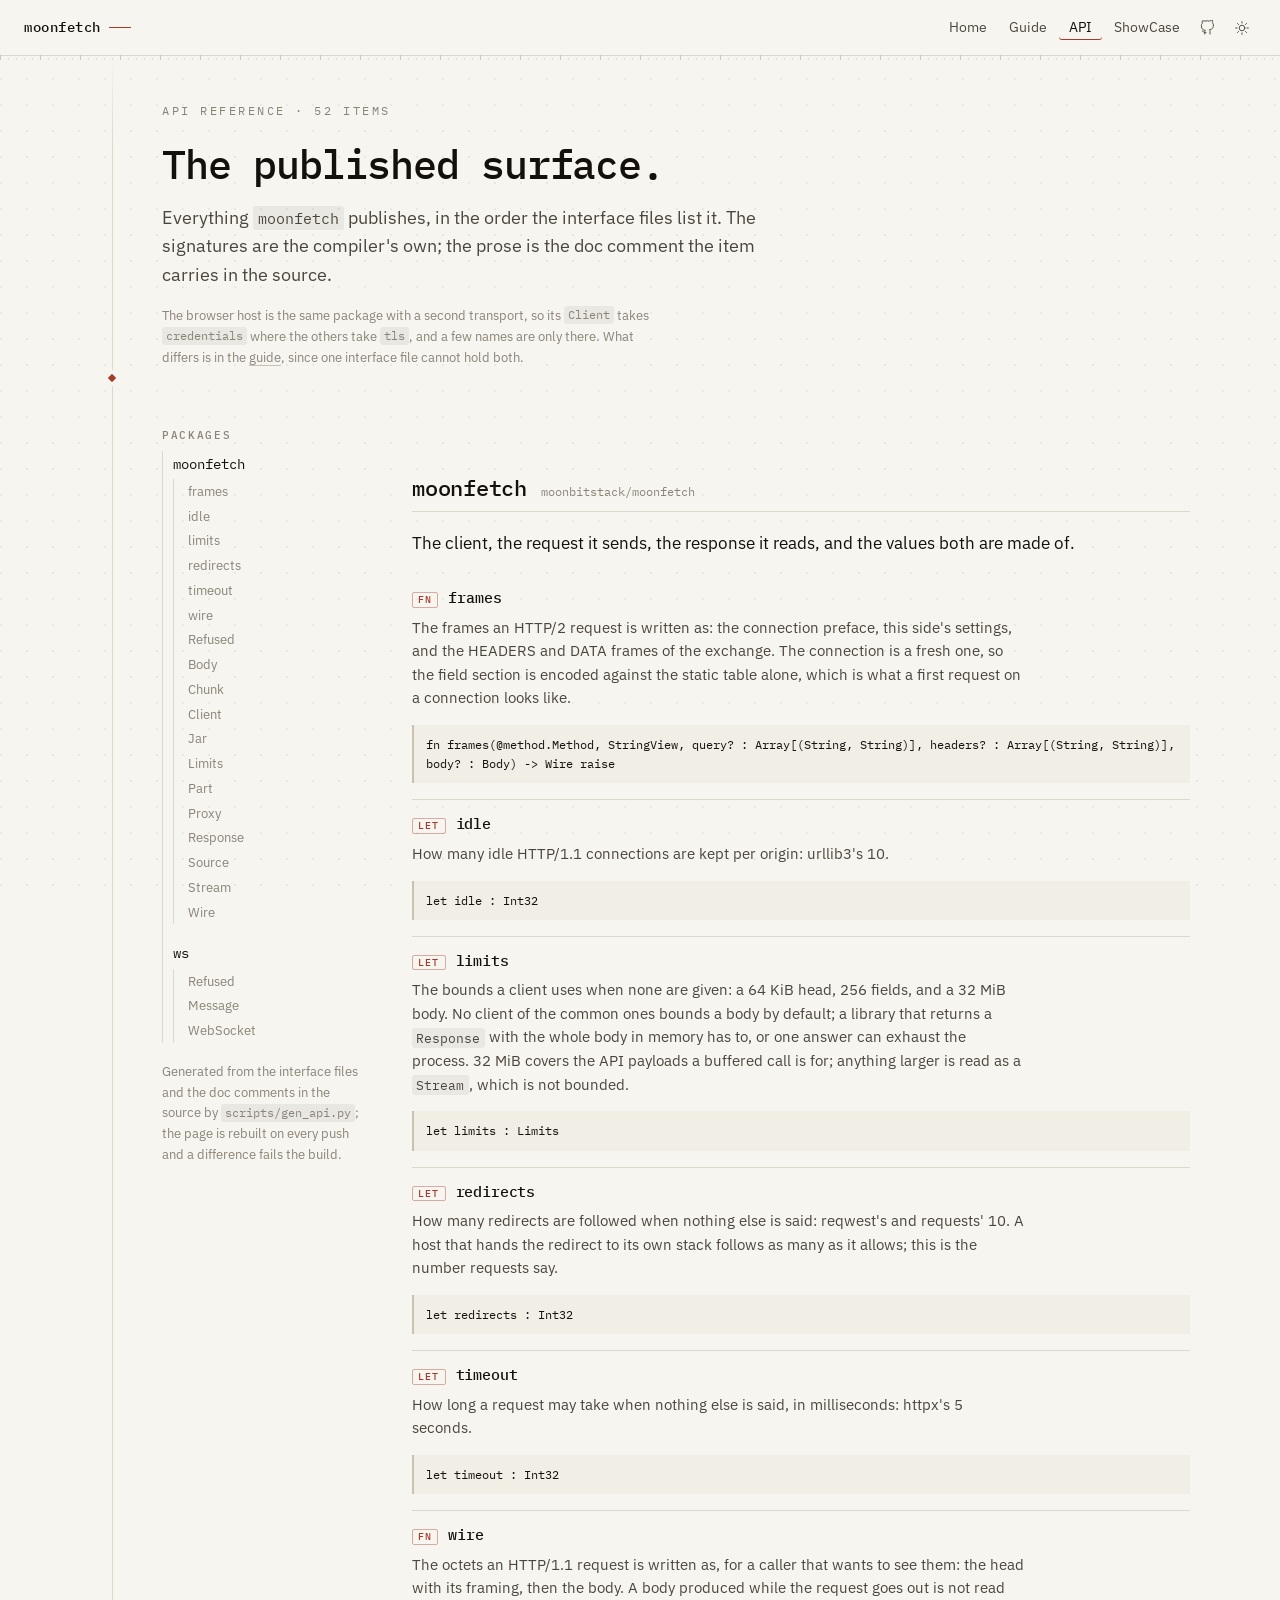
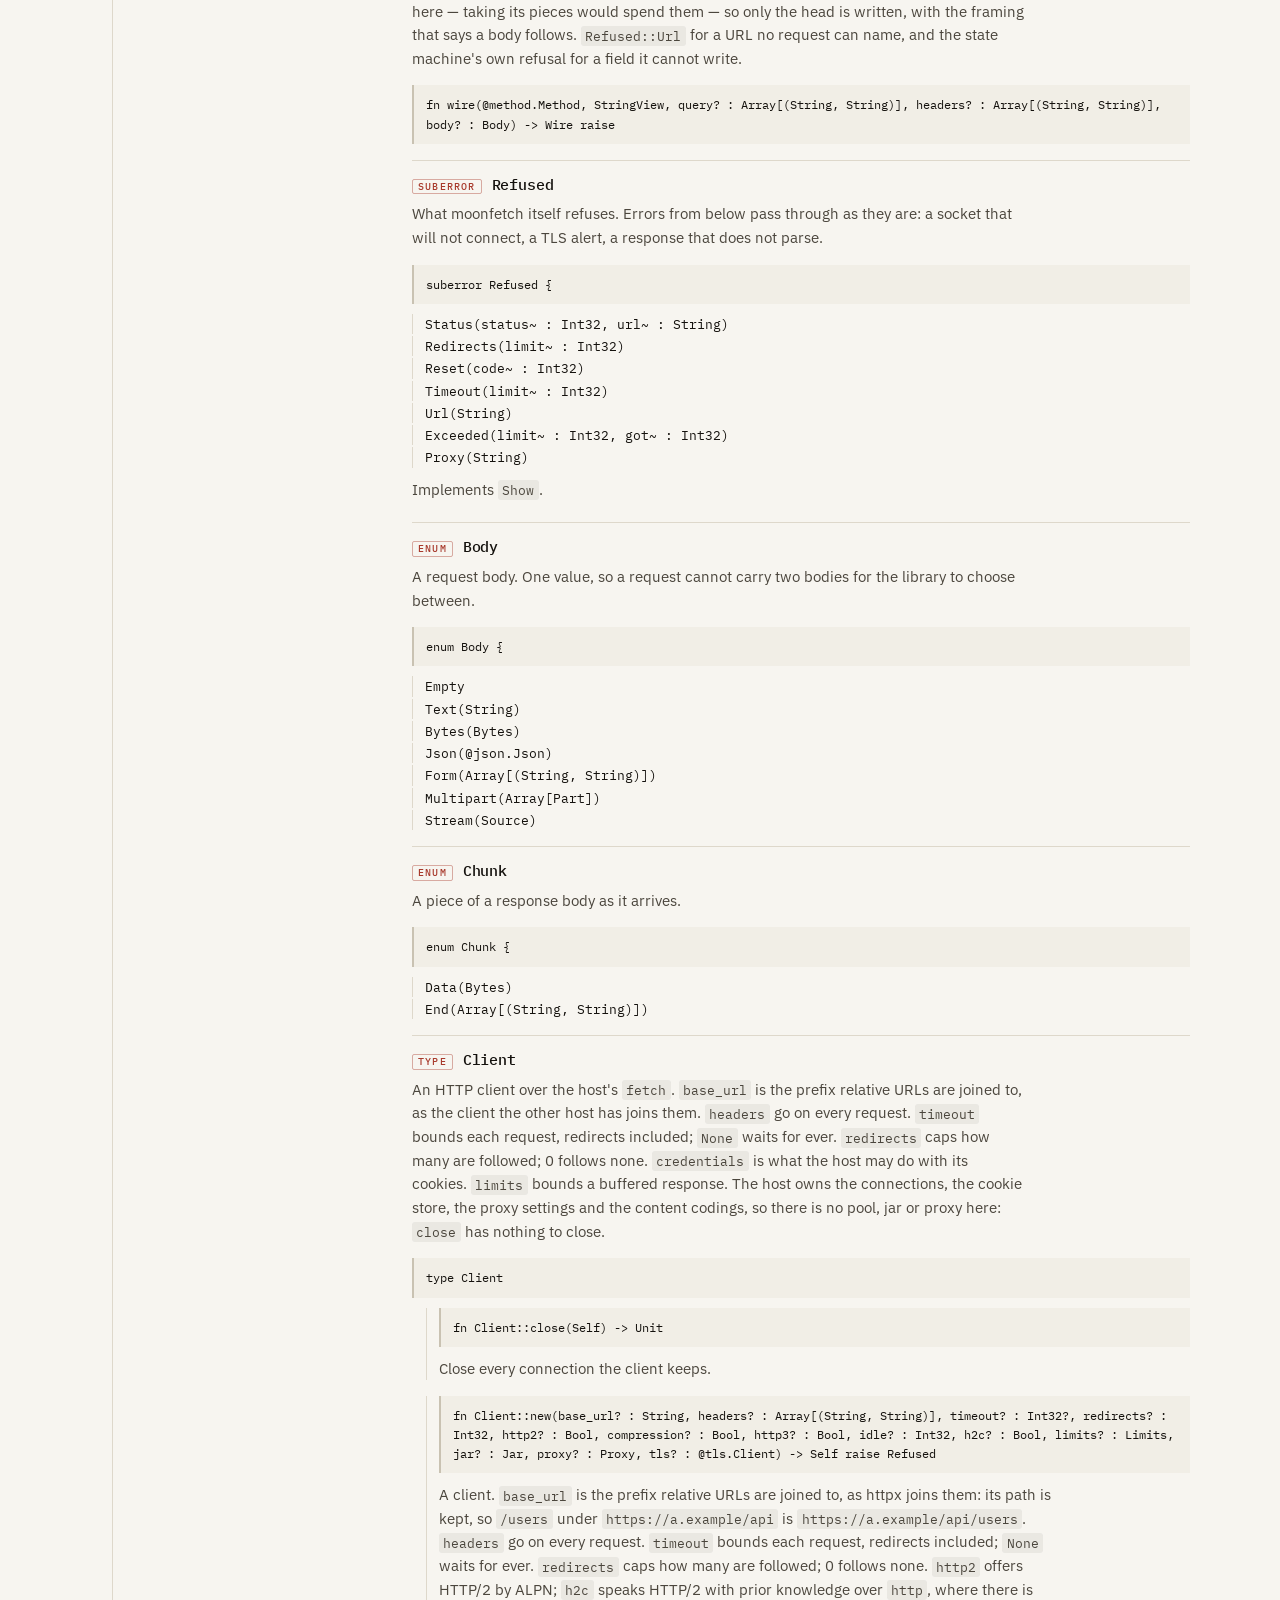
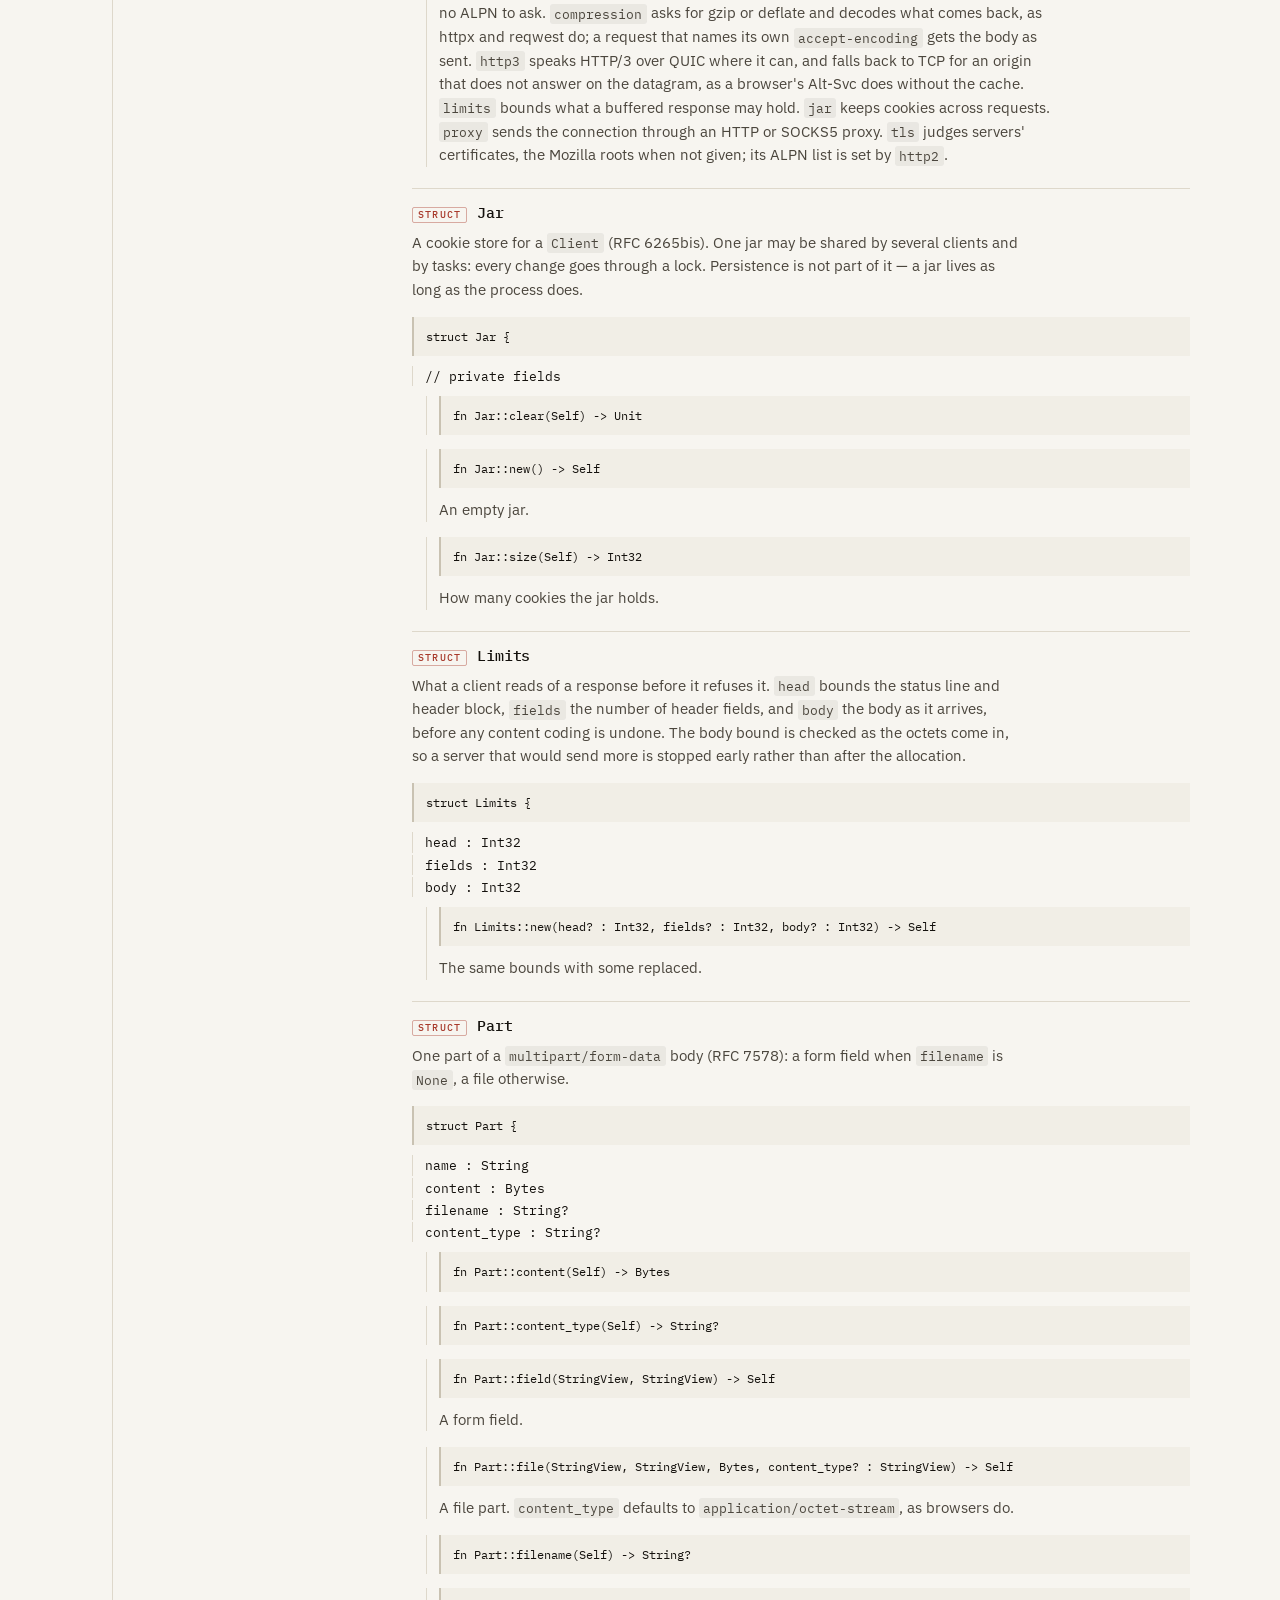
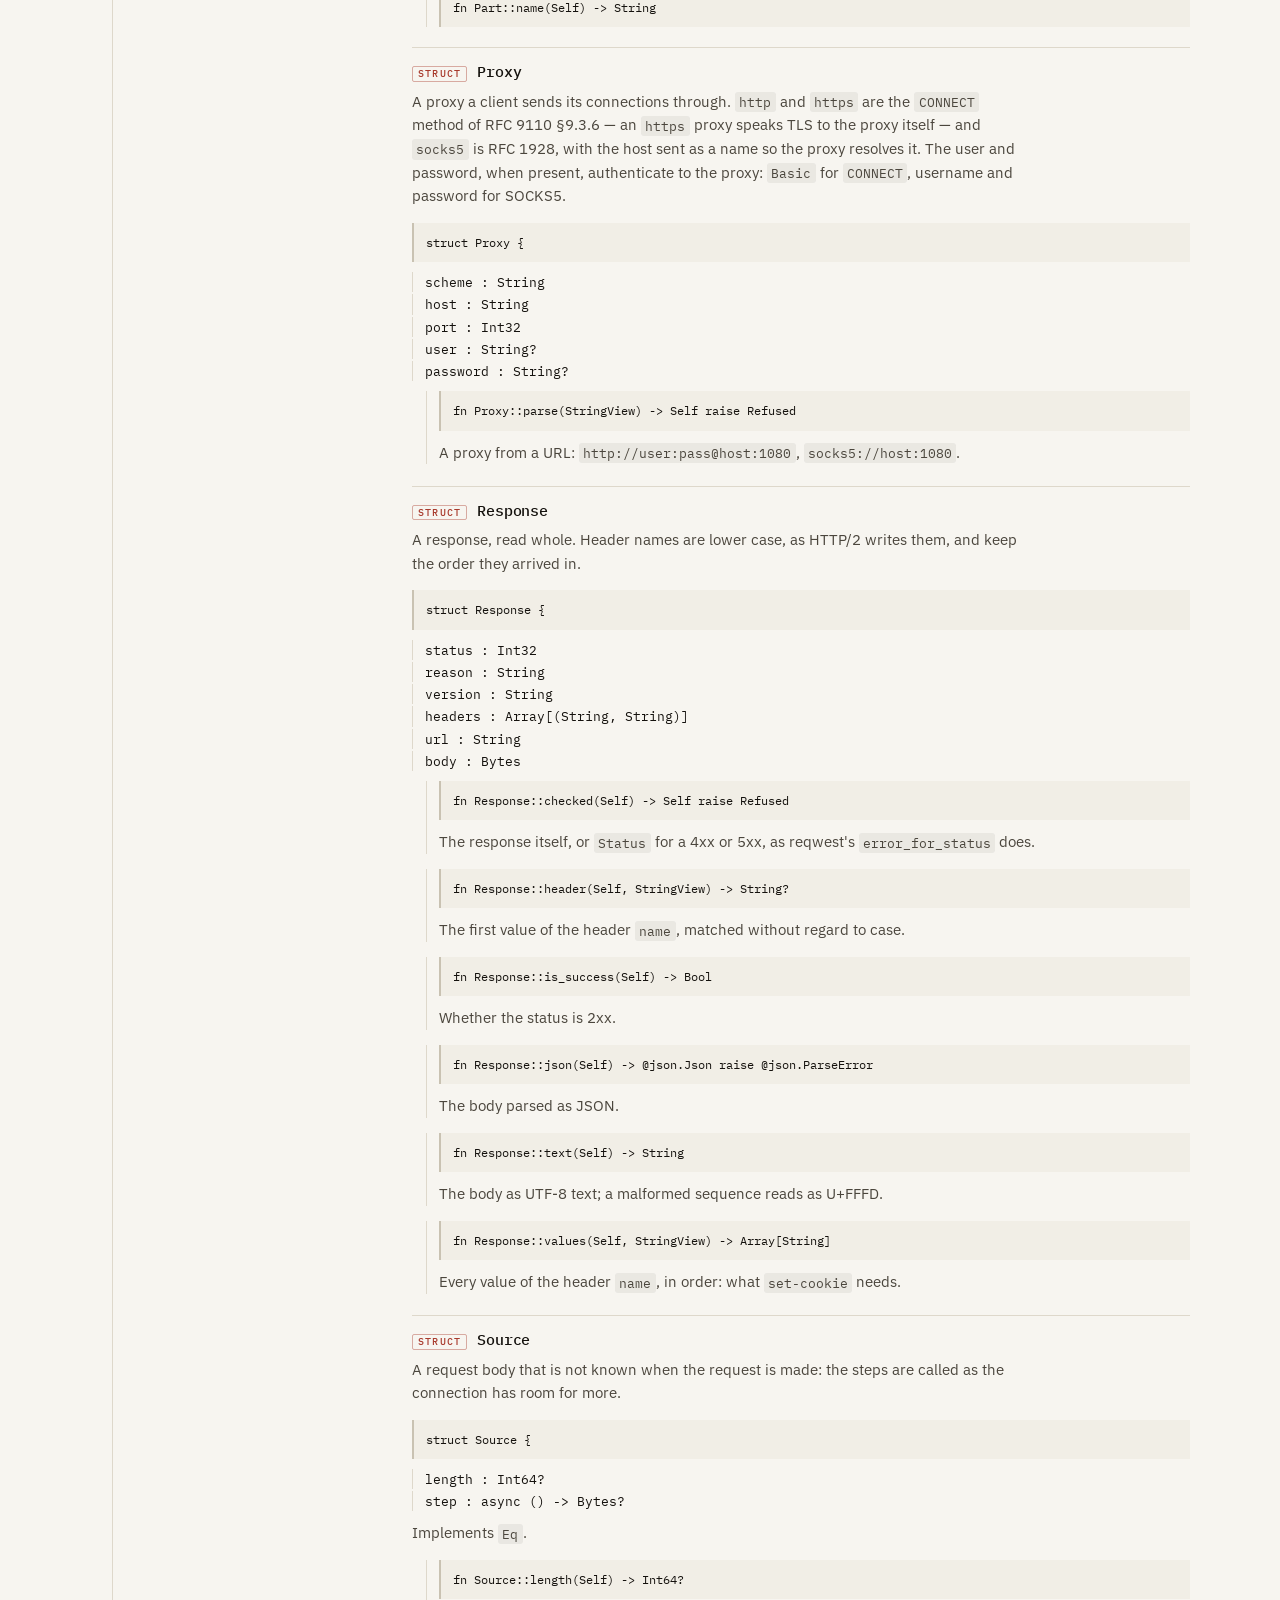
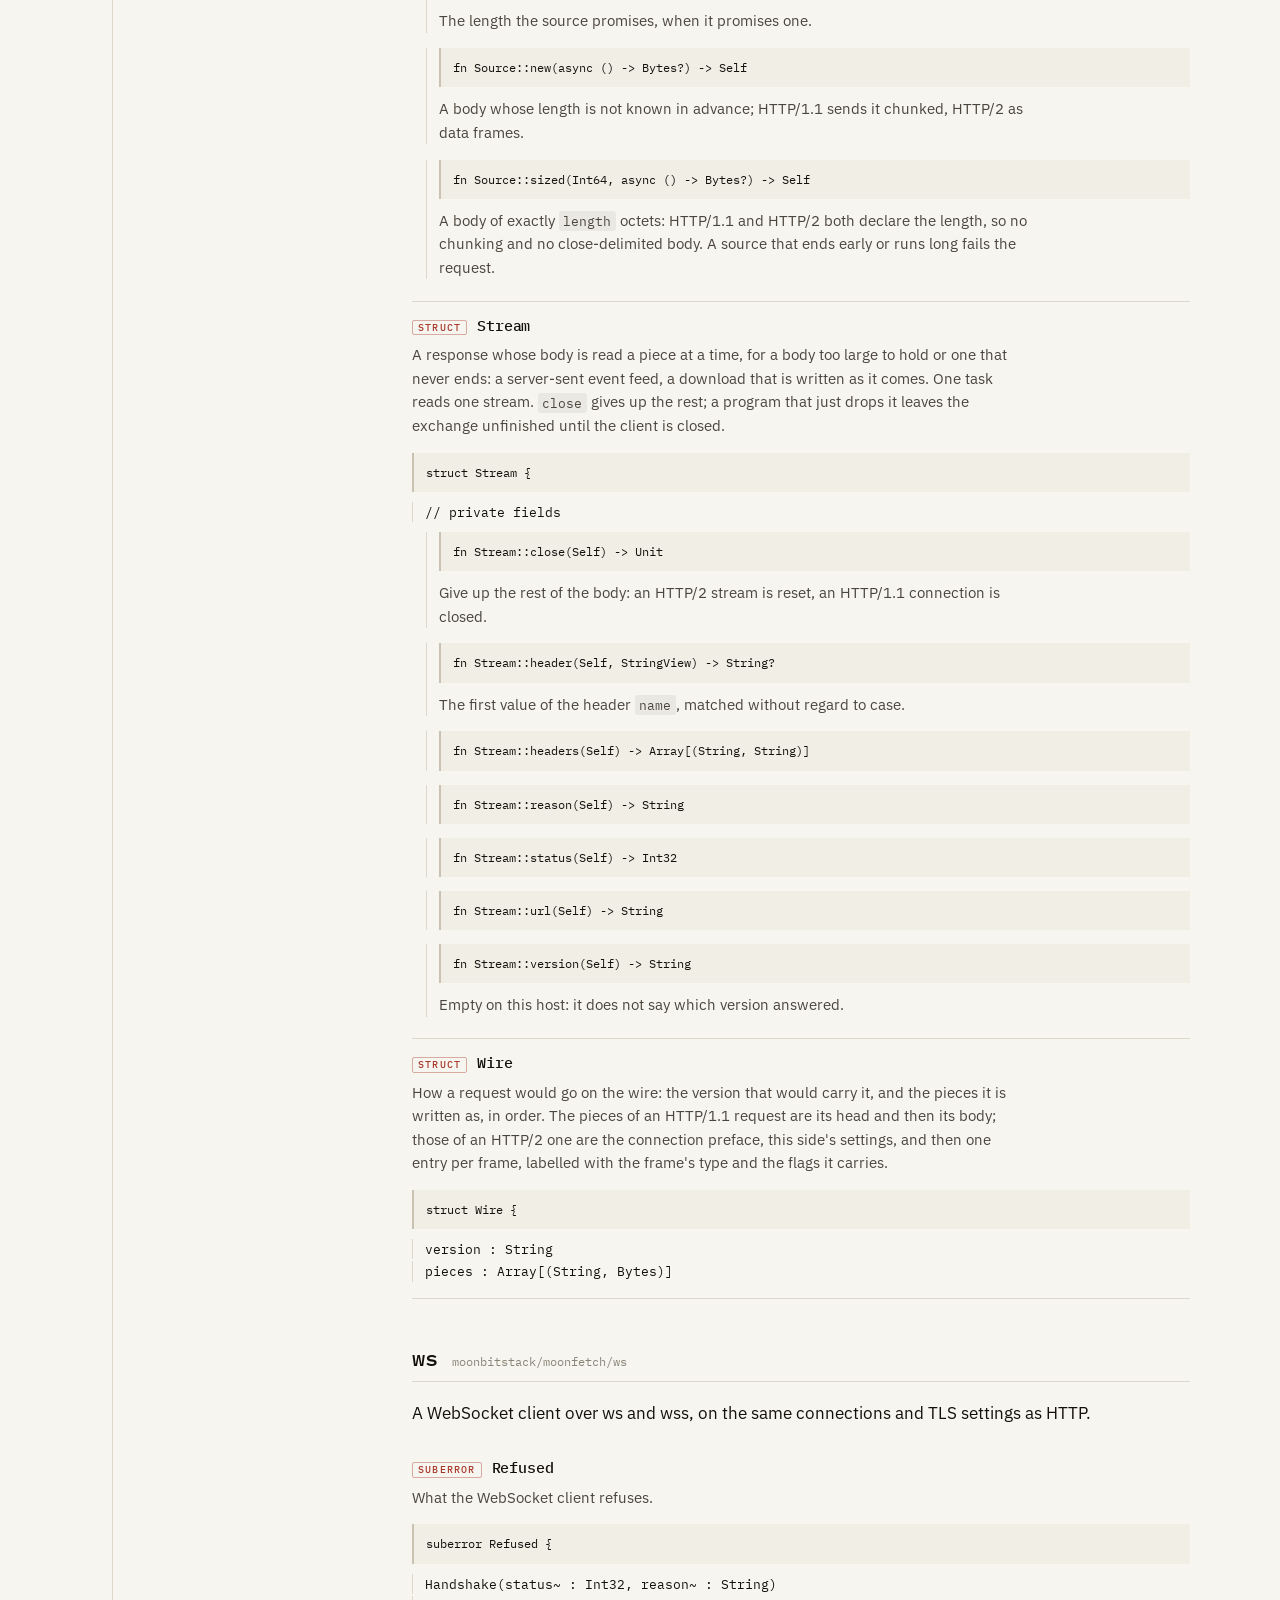
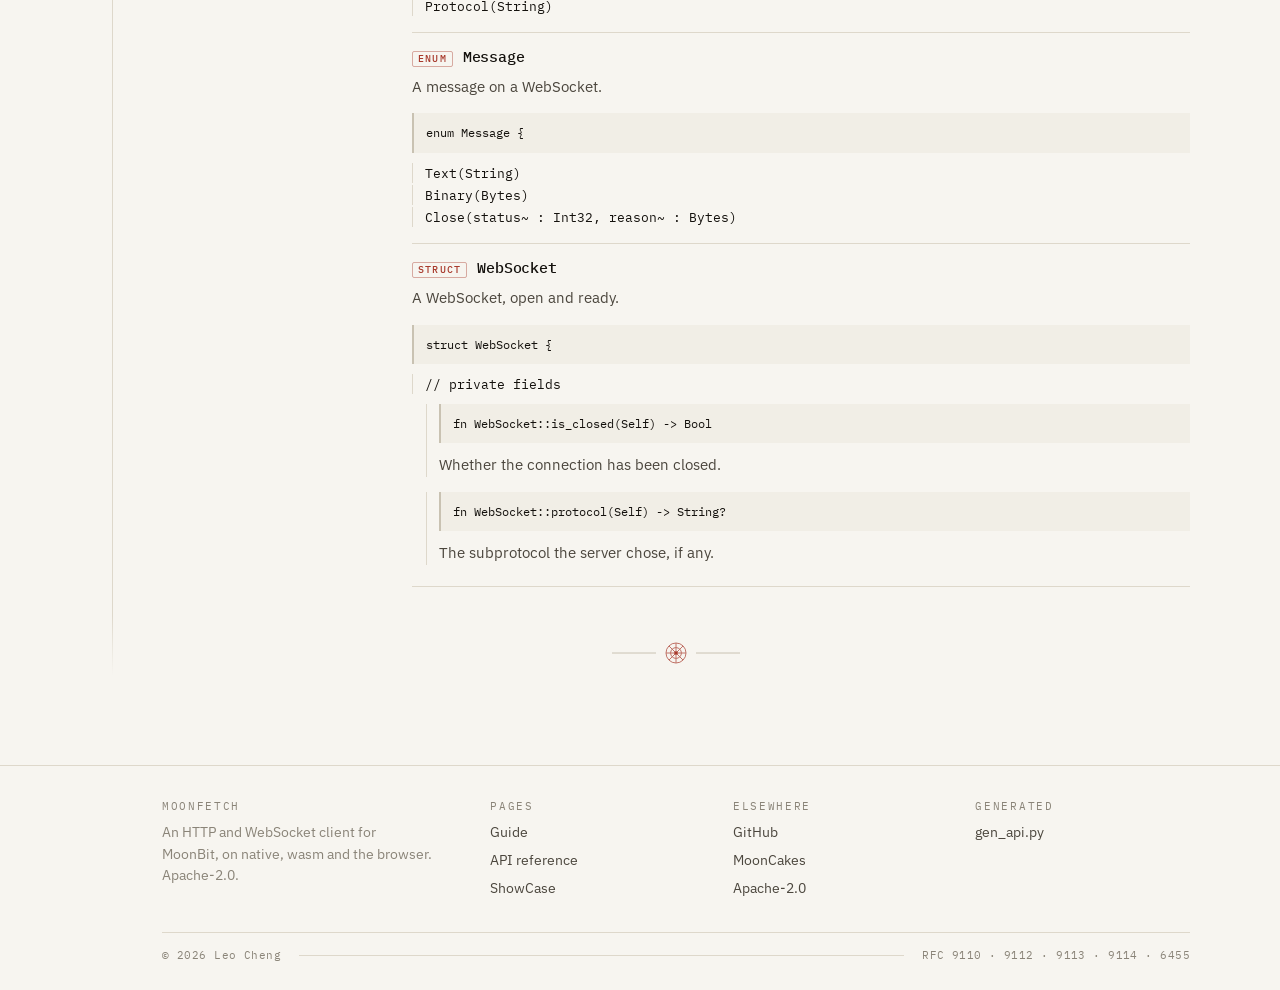
==== commit a9c3b0be: "docs(moonfetch): a code sheet, a bench that reads, and a decorated page. Code blocks are dressed now" ====
--- a/docs/api.html
+++ b/docs/api.html
@@ -24,7 +24,7 @@
         <a href="./index.html">Home</a>
         <a href="./guide.html">Guide</a>
         <a href="./api.html" class="on">API</a>
-        <a href="./showcase.html">Showcase</a>
+        <a href="./showcase.html">ShowCase</a>
         <a
           class="icon"
           href="https://github.com/moonbitstack/moonfetch"
@@ -47,6 +47,22 @@
     </header>
 
     <main class="page">
+      <header class="masthead">
+        <p class="eyebrow">API reference · <span data-fill="items">52</span> items</p>
+        <h1>The published surface.</h1>
+        <p class="lede">
+          Everything <code>moonfetch</code> publishes, in the order the interface files list it. The
+          signatures are the compiler's own; the prose is the doc comment the item carries in the
+          source.
+        </p>
+        <p class="note" style="margin-top: 16px">
+          The browser host is the same package with a second transport, so its <code>Client</code>
+          takes <code>credentials</code> where the others take <code>tls</code>, and a few names are
+          only there. What differs is in the <a href="./guide.html#browser">guide</a>, since one
+          interface file cannot hold both.
+        </p>
+      </header>
+
       <div class="api">
         <aside class="toc scroll">
           <h2>Packages</h2>
@@ -85,17 +101,6 @@
         </aside>
 
         <div class="ref">
-          <h1 style="font-size: 30px; margin: 0 0 10px">API reference</h1>
-          <p class="lead" style="max-width: 64ch">
-            Everything <code>moonfetch</code> publishes, in the order the interface files list it.
-            The signatures are the compiler's own; the prose is the doc comment the item carries.
-          </p>
-          <p class="note" style="max-width: 64ch">
-            The browser host is the same package with a second transport, so its <code>Client</code>
-            takes <code>credentials</code> where the others take <code>tls</code>, and a few names
-            are only there. What differs is in the <a href="./guide.html#browser">guide</a>, since
-            one interface file cannot hold both.
-          </p>
           <section class="band" id="moonfetch-top">
 <div class="band-head"><h2>moonfetch</h2><span class="route">moonbitstack/moonfetch</span></div>
 <p>The client, the request it sends, the response it reads, and the values both are made of.</p>
@@ -322,6 +327,18 @@
 </div>
 </section>
         </div>
+      </div>
+
+      <div class="endmark" aria-hidden="true">
+        <svg viewBox="0 0 128 24">
+          <path d="M0 12h44M84 12h44" />
+          <g class="knot">
+            <circle cx="64" cy="12" r="10" />
+            <circle cx="64" cy="12" r="5.4" />
+            <path d="M64 2v20M54 12h20M57 5l14 14M71 5L57 19" />
+          </g>
+          <circle cx="64" cy="12" r="1.8" class="core" />
+        </svg>
       </div>
     </main>
 
@@ -340,14 +357,14 @@
             <ul>
               <li><a href="./guide.html">Guide</a></li>
               <li><a href="./api.html">API reference</a></li>
-              <li><a href="./showcase.html">Showcase</a></li>
+              <li><a href="./showcase.html">ShowCase</a></li>
             </ul>
           </div>
           <div>
             <h4>Elsewhere</h4>
             <ul>
               <li><a href="https://github.com/moonbitstack/moonfetch">GitHub</a></li>
-              <li><a href="https://mooncakes.io/docs/moonbitstack/moonfetch">mooncakes</a></li>
+              <li><a href="https://mooncakes.io/docs/moonbitstack/moonfetch">MoonCakes</a></li>
               <li>
                 <a href="https://github.com/moonbitstack/moonfetch/blob/master/LICENSE"
                   >Apache-2.0</a
@@ -371,5 +388,6 @@
     </footer>
 
     <script src="./assets/site.js"></script>
+    <script src="./assets/code.js"></script>
   </body>
 </html>
--- a/docs/assets/site.css
+++ b/docs/assets/site.css
@@ -19,9 +19,13 @@
   --sans: "IBM Plex Sans", system-ui, -apple-system, "Segoe UI", sans-serif;
   --mono: "IBM Plex Mono", ui-monospace, SFMono-Regular, Menlo, monospace;
 
+  /* A keyword is the one place the silk darkens into the ink, so the two hues stay one family. */
+  --code-kw: color-mix(in srgb, var(--silk) 58%, var(--ink));
+
   --rail: 44px;
   --gap: 52px;
   --thread: 22px;
+  --gutter: 36px;
   --wide: 74ch;
   --page: 1100px;
 
@@ -142,7 +146,8 @@
 /* ---------------------------------------------------------------- scroll bars */
 
 /* The standard properties would take the webkit rules away in Chrome, so they live only where
-   the pseudo-element does not exist. */
+   the pseudo-element does not exist. Every scroller on the page is covered: the whole sheet, the
+   code frames, the reference's index, the two panels of the bench. */
 @supports not selector(::-webkit-scrollbar) {
   html {
     scrollbar-width: thin;
@@ -151,22 +156,39 @@
   html.at-top {
     scrollbar-color: transparent transparent;
   }
-  .scroll {
+  * {
     scrollbar-width: thin;
     scrollbar-color: color-mix(in srgb, var(--ink) 16%, transparent) transparent;
   }
-  .scroll:hover {
-    scrollbar-color: color-mix(in srgb, var(--ink) 34%, transparent) transparent;
-  }
 }
 
 @supports selector(::-webkit-scrollbar) {
+  ::-webkit-scrollbar {
+    width: 8px;
+    height: 8px;
+  }
+  ::-webkit-scrollbar-track {
+    background: transparent;
+  }
+  ::-webkit-scrollbar-corner {
+    background: transparent;
+  }
+  ::-webkit-scrollbar-thumb {
+    border-radius: 99px;
+    border: 2px solid transparent;
+    background-clip: content-box;
+    background-color: color-mix(in srgb, var(--ink) 13%, transparent);
+  }
+  ::-webkit-scrollbar-thumb:hover,
+  .scroll:hover::-webkit-scrollbar-thumb {
+    background-color: color-mix(in srgb, var(--ink) 30%, transparent);
+  }
+
+  /* The sheet's own bar is wider, and it steps out of the way at the top of the page while
+     keeping its place, so nothing shifts when it comes back. */
   html::-webkit-scrollbar {
     width: 10px;
     height: 10px;
-  }
-  html::-webkit-scrollbar-track {
-    background: transparent;
   }
   html::-webkit-scrollbar-thumb {
     border-radius: 99px;
@@ -175,26 +197,10 @@
     background-color: color-mix(in srgb, var(--ink) 24%, transparent);
   }
   html.at-top::-webkit-scrollbar-thumb {
-    background: transparent;
+    background-color: transparent;
   }
   html::-webkit-scrollbar-thumb:hover {
-    background-color: color-mix(in srgb, var(--silk) 60%, transparent);
-  }
-  .scroll::-webkit-scrollbar {
-    width: 8px;
-    height: 8px;
-  }
-  .scroll::-webkit-scrollbar-track {
-    background: transparent;
-  }
-  .scroll::-webkit-scrollbar-thumb {
-    border-radius: 99px;
-    border: 2px solid transparent;
-    background-clip: content-box;
-    background-color: color-mix(in srgb, var(--ink) 13%, transparent);
-  }
-  .scroll:hover::-webkit-scrollbar-thumb {
-    background-color: color-mix(in srgb, var(--ink) 30%, transparent);
+    background-color: color-mix(in srgb, var(--silk) 55%, transparent);
   }
 }
 
@@ -356,6 +362,15 @@
   body {
     font-size: 16px;
   }
+  /* A full address is long: on a narrow sheet it takes a line of its own rather than scroll
+     inside a column too short to show where it goes. */
+  .reqline {
+    grid-template-columns: 88px minmax(0, 1fr);
+  }
+  .reqline input {
+    grid-column: 1 / -1;
+    font-size: 11.5px;
+  }
 }
 
 /* ---------------------------------------------------------------- hero */
@@ -442,7 +457,7 @@
   gap: 8px;
   border: 1px solid var(--rule-2);
   border-radius: 2px;
-  padding: 10px 16px 11px;
+  padding: 11px 16px 10px;
   font-size: 13.5px;
   line-height: 1;
   font-family: var(--sans);
@@ -603,116 +618,288 @@
   }
 }
 
-/* ---------------------------------------------------------------- code */
-
-.code {
+/* ---------------------------------------------------------------- a sheet of code */
+
+.snippet {
   position: relative;
+  margin: 22px 0;
+  border: 1px solid var(--rule);
+  border-radius: 2px;
+  background: var(--wash);
+  overflow: hidden;
+}
+
+/* The thread passes the block without entering it: a hairline down the outer edge, fading. */
+.snippet::before {
+  content: "";
+  position: absolute;
+  left: 0;
+  top: 0;
+  bottom: 0;
+  width: 2px;
+  background: linear-gradient(to bottom, var(--rule-2), transparent 72%);
+}
+
+.snippet-bar {
+  display: flex;
+  align-items: center;
+  gap: 10px;
+  padding: 7px 11px 7px 15px;
+  border-bottom: 1px solid var(--rule);
+  background: color-mix(in srgb, var(--ink) 2.5%, transparent);
+  font-family: var(--mono);
+  font-size: 10.5px;
+  letter-spacing: 0.13em;
+  text-transform: uppercase;
+  color: var(--ink-3);
+}
+
+/* A label is a name, not a heading: `MoonBit` and `moon.pkg` keep the case they are written in. */
+.snippet-label {
+  color: var(--ink-2);
+  text-transform: none;
+  letter-spacing: 0.04em;
+}
+
+.snippet-chip {
+  text-transform: none;
+  letter-spacing: 0.02em;
+  font-size: 10.5px;
+  line-height: 1.5;
+  color: var(--silk);
+  border: 1px solid color-mix(in srgb, var(--silk) 32%, transparent);
+  border-radius: 99px;
+  padding: 0 7px;
+  cursor: help;
+}
+
+.snippet-copy {
+  margin-left: auto;
+  border: 0;
+  border-bottom: 1px solid transparent;
+  background: none;
+  font: inherit;
+  letter-spacing: 0.13em;
+  text-transform: uppercase;
+  color: var(--ink-3);
+  cursor: pointer;
+  padding: 2px 1px;
+}
+
+.snippet-copy:hover {
+  color: var(--ink);
+  border-bottom-color: var(--silk);
+}
+
+.snippet-copy.done {
+  color: var(--silk);
+}
+
+/* The body scrolls in both directions; the numbers are sticky, so a long line never takes them
+   away from the reader. */
+.snippet-body {
+  margin: 0;
+  padding: 13px 0;
+  overflow: auto;
+  max-height: 470px;
+  font-family: var(--mono);
+  font-size: 12.5px;
+  line-height: 1.74;
+  tab-size: 2;
+  white-space: normal;
+}
+
+.snippet-line {
+  display: grid;
+  grid-template-columns: var(--gutter) max-content;
+  align-items: baseline;
+}
+
+.snippet-line > i {
+  position: sticky;
+  left: 0;
+  z-index: 1;
+  padding-right: 10px;
+  text-align: right;
+  font-style: normal;
+  font-size: 10.5px;
+  color: color-mix(in srgb, var(--ink-3) 70%, transparent);
+  background: var(--wash);
+  border-right: 1px solid var(--rule);
+  user-select: none;
+}
+
+.snippet-tx {
+  padding: 0 18px 0 14px;
+  white-space: pre;
+}
+
+.snippet-body.plain .snippet-line {
+  grid-template-columns: minmax(0, 1fr);
+}
+
+.snippet-body.plain .snippet-tx {
+  padding-left: 15px;
+}
+
+.snippet-body > .tok-p {
+  display: block;
+  padding: 0 18px 0 15px;
+  white-space: pre;
+  color: var(--ink-3);
+}
+
+.snippet .tok-c {
+  color: var(--ink-3);
+  font-style: italic;
+}
+
+.snippet .tok-s {
+  color: var(--silk);
+}
+
+.snippet .tok-k {
+  color: var(--code-kw);
+  font-weight: 500;
+}
+
+.snippet .tok-t {
+  color: var(--ink-2);
+  font-weight: 500;
+}
+
+.snippet .tok-m {
+  color: var(--ink-3);
+}
+
+.snippet .tok-n {
+  color: var(--ink-2);
+  font-variant-numeric: tabular-nums;
+}
+
+.snippet .tok-a {
+  color: var(--silk-soft);
+}
+
+/* Before the sheet is dressed: the source, still legible, still the thing a reader copies. */
+pre.code {
   margin: 18px 0;
-  padding: 14px 16px;
+  padding: 13px 16px;
+  border: 1px solid var(--rule);
   background: var(--wash);
-  border: 1px solid var(--rule);
-  border-left: 2px solid var(--rule-2);
   border-radius: 2px;
-  overflow-x: auto;
-  overflow-y: auto;
-  max-height: 460px;
-  line-height: 1.66;
-  tab-size: 2;
-}
-
-.code code {
+  overflow: auto;
+  font-family: var(--mono);
+  font-size: 12.5px;
+  line-height: 1.7;
   white-space: pre;
-  display: block;
-  color: var(--ink);
-}
-
-.code .c {
-  color: var(--ink-3);
-}
-
-.code .s {
-  color: var(--silk);
-}
-
-.code .k {
-  color: var(--ink);
-  font-weight: 500;
-}
-
-.code .f {
-  color: var(--ink-2);
-}
-
-.code .tag {
-  display: block;
-  font-family: var(--mono);
-  font-size: 10.5px;
-  letter-spacing: 0.14em;
-  text-transform: uppercase;
-  color: var(--ink-3);
-  margin-bottom: 10px;
 }
 
 .out {
-  margin: -8px 0 18px;
-  padding: 10px 16px;
-  border-left: 2px solid var(--rule-2);
+  margin: -6px 0 18px;
+  padding: 10px 0 10px 14px;
+  border-left: 1px solid var(--rule-2);
   color: var(--ink-3);
   font-family: var(--mono);
   font-size: 12.5px;
-  line-height: 1.6;
+  line-height: 1.7;
   white-space: pre-wrap;
   overflow-wrap: anywhere;
 }
 
-/* ---------------------------------------------------------------- anatomy */
-
-.lab {
+/* ---------------------------------------------------------------- the bench */
+
+/* The home page's two-panel proof: the code, and the octets it becomes. */
+.proof {
   display: grid;
-  grid-template-columns: minmax(0, 0.85fr) minmax(0, 1.15fr);
-  gap: 28px;
+  grid-template-columns: minmax(0, 1fr) minmax(0, 1fr);
+  gap: 26px;
   align-items: start;
-  margin-top: 8px;
-}
-
-@media (width <= 980px) {
-  .lab {
+  margin-top: 10px;
+}
+
+.proof > * {
+  min-width: 0;
+}
+
+.proof .snippet {
+  margin-top: 0;
+}
+
+@media (width <= 900px) {
+  .proof {
     grid-template-columns: minmax(0, 1fr);
   }
 }
 
-.form {
+/* A grid item may not be narrower than its content unless it is told to be: a long body would
+   otherwise push the whole bench past the page. */
+.bench > * {
+  min-width: 0;
+}
+
+.bench {
+  display: grid;
+  grid-template-columns: minmax(0, 0.8fr) minmax(0, 1.2fr);
+  gap: 26px;
+  align-items: start;
+  margin-top: 10px;
+}
+
+@media (width <= 1040px) {
+  .bench {
+    grid-template-columns: minmax(0, 1fr);
+    gap: 22px;
+  }
+}
+
+.bench-in {
   position: sticky;
-  top: 76px;
+  top: 74px;
   border: 1px solid var(--rule);
   border-radius: 2px;
-  padding: 16px;
   background: var(--panel);
 }
 
-@media (width <= 980px) {
-  .form {
+@media (width <= 1040px), (height <= 760px) {
+  .bench-in {
     position: static;
   }
 }
 
-.field {
-  margin-bottom: 12px;
-}
-
-.field label {
-  display: block;
+.bench-head {
+  display: flex;
+  align-items: baseline;
+  justify-content: space-between;
+  gap: 10px;
+  padding: 8px 13px;
+  border-bottom: 1px solid var(--rule);
   font-family: var(--mono);
   font-size: 10.5px;
-  letter-spacing: 0.14em;
+  letter-spacing: 0.13em;
   text-transform: uppercase;
   color: var(--ink-3);
-  margin-bottom: 6px;
-}
-
-.field input,
-.field textarea,
-.field select {
+}
+
+.bench-head b {
+  color: var(--ink-2);
+  font-weight: 500;
+}
+
+.bench-body {
+  padding: 13px;
+}
+
+.reqline {
+  display: grid;
+  grid-template-columns: 96px minmax(0, 1fr);
+  gap: 7px;
+  margin-bottom: 13px;
+}
+
+.reqline select,
+.reqline input,
+.field textarea {
   width: 100%;
   font-family: var(--mono);
   font-size: 12.5px;
@@ -722,159 +909,367 @@
   border-radius: 2px;
   padding: 8px 9px;
   line-height: 1.5;
+}
+
+.reqline select {
+  cursor: pointer;
+  appearance: none;
+  background-image: linear-gradient(45deg, transparent 49%, var(--ink-3) 50%),
+    linear-gradient(-45deg, transparent 49%, var(--ink-3) 50%);
+  background-size: 5px 5px, 5px 5px;
+  background-position: calc(100% - 14px) 14px, calc(100% - 9px) 14px;
+  background-repeat: no-repeat;
+}
+
+.field {
+  margin-bottom: 11px;
+}
+
+.field label {
+  display: flex;
+  justify-content: space-between;
+  font-family: var(--mono);
+  font-size: 10px;
+  letter-spacing: 0.13em;
+  text-transform: uppercase;
+  color: var(--ink-3);
+  margin-bottom: 5px;
+}
+
+.field label span {
+  letter-spacing: 0.06em;
+  text-transform: none;
+}
+
+.field textarea {
+  min-height: 58px;
   resize: vertical;
-}
-
-.field textarea {
-  min-height: 62px;
-}
-
-.field input:focus,
+  display: block;
+}
+
+.reqline input:focus,
 .field textarea:focus,
-.field select:focus {
+.reqline select:focus {
   outline: none;
   border-color: var(--silk);
 }
 
-.field .two {
+.bench-acts {
+  display: flex;
+  align-items: center;
+  gap: 8px;
+  flex-wrap: wrap;
+  margin-top: 14px;
+}
+
+.bench-acts .btn {
+  font-size: 12.5px;
+  padding: 9px 13px 8px;
+}
+
+.bench-acts .btn[disabled] {
+  opacity: 0.55;
+  cursor: progress;
+}
+
+.bench-acts .key {
+  margin-left: auto;
+}
+
+/* The two weights, set as a rule: a reader sees at a glance which version costs more. */
+.ledger {
+  border: 1px solid var(--rule);
+  border-radius: 2px;
+  background: var(--wash);
+  padding: 10px 13px 11px;
+  margin-bottom: 18px;
+}
+
+.ledger-row {
   display: grid;
-  grid-template-columns: 96px minmax(0, 1fr);
-  gap: 8px;
-}
-
-.panes {
-  display: grid;
-  gap: 22px;
-}
-
-.pane h3 {
-  margin: 0 0 8px;
-  font-family: var(--mono);
-  font-size: 11px;
-  letter-spacing: 0.16em;
+  grid-template-columns: 62px minmax(0, 1fr) 74px;
+  align-items: center;
+  gap: 10px;
+  font-family: var(--mono);
+  font-size: 10.5px;
+  letter-spacing: 0.1em;
   text-transform: uppercase;
   color: var(--ink-3);
+}
+
+.ledger-row + .ledger-row {
+  margin-top: 7px;
+}
+
+.ledger-row .gauge {
+  height: 4px;
+  background: color-mix(in srgb, var(--ink) 8%, transparent);
+  border-radius: 99px;
+  overflow: hidden;
+}
+
+.ledger-row .gauge span {
+  display: block;
+  height: 100%;
+  width: var(--fill, 0%);
+  background: color-mix(in srgb, var(--ink) 42%, transparent);
+  transition: width 0.35s ease;
+}
+
+.ledger-row.h2 .gauge span {
+  background: var(--silk);
+}
+
+.ledger-row em {
+  font-style: normal;
+  text-align: right;
+  letter-spacing: 0.04em;
+  text-transform: none;
+  color: var(--ink-2);
+}
+
+.pane {
+  border: 1px solid var(--rule);
+  border-radius: 2px;
+  background: var(--wash);
+  overflow: hidden;
+}
+
+.pane + .pane {
+  margin-top: 18px;
+}
+
+.pane-bar {
   display: flex;
   align-items: baseline;
   justify-content: space-between;
-  gap: 12px;
-}
-
-.pane h3 em {
+  flex-wrap: wrap;
+  gap: 2px 12px;
+  padding: 7px 12px 7px 13px;
+  border-bottom: 1px solid var(--rule);
+  font-family: var(--mono);
+  font-size: 10.5px;
+  letter-spacing: 0.13em;
+  text-transform: uppercase;
+  color: var(--ink-3);
+}
+
+.pane-bar b {
+  color: var(--ink-2);
+  font-weight: 500;
+  display: inline-flex;
+  align-items: baseline;
+  gap: 8px;
+}
+
+.pane-bar b::before {
+  content: "";
+  width: 6px;
+  height: 6px;
+  background: var(--rule-2);
+  transform: rotate(45deg) translateY(-1px);
+}
+
+.pane.h1 .pane-bar b::before {
+  background: var(--silk);
+}
+
+.pane-bar b,
+.pane-bar em {
+  white-space: nowrap;
+}
+
+.pane-bar em {
   font-style: normal;
-  color: var(--ink-3);
-  letter-spacing: 0.04em;
+  letter-spacing: 0.03em;
   text-transform: none;
-  font-size: 11px;
-}
-
-.bytes {
-  border: 1px solid var(--rule);
-  border-left: 2px solid var(--silk);
-  border-radius: 2px;
-  background: var(--wash);
-  padding: 12px 14px;
+  color: var(--ink-3);
+}
+
+.pane .scroll {
   overflow: auto;
-  max-height: 340px;
+  max-height: 330px;
+  max-width: 100%;
 }
 
 .bytes pre {
   margin: 0;
+  padding: 12px 14px;
   white-space: pre;
   font-size: 12.5px;
-  line-height: 1.7;
+  line-height: 1.72;
   color: var(--ink);
-}
-
-.bytes .h {
-  color: var(--ink-3);
 }
 
 .bytes .r {
   color: var(--silk);
 }
 
+.bytes .h {
+  color: var(--ink-3);
+}
+
 .bytes .b {
   color: var(--ink-2);
 }
 
+.bytes .rule {
+  display: block;
+  margin: 8px 0 6px;
+  color: var(--ink-3);
+  font-size: 10px;
+  letter-spacing: 0.1em;
+  text-transform: uppercase;
+  border-top: 1px dashed var(--rule-2);
+  padding-top: 6px;
+}
+
 .frames {
+  padding: 0;
+}
+
+.frame {
+  display: grid;
+  grid-template-columns: minmax(0, 1fr) auto;
+  gap: 2px 10px;
+  align-items: baseline;
+  padding: 9px 13px 10px;
+  border-bottom: 1px solid var(--rule);
+}
+
+.frame:last-child {
+  border-bottom: 0;
+}
+
+.frame-name {
+  display: flex;
+  align-items: baseline;
+  gap: 8px;
+  min-width: 0;
+  font-family: var(--mono);
+  font-size: 12px;
+}
+
+.frame-name b {
+  font-weight: 500;
+  color: var(--ink);
+  letter-spacing: 0.02em;
+}
+
+.frame-name s {
+  text-decoration: none;
+  font-size: 10px;
+  letter-spacing: 0.08em;
+  color: var(--ink-3);
+  border: 1px solid var(--rule-2);
+  border-radius: 99px;
+  padding: 0 6px;
+  line-height: 1.6;
+  white-space: nowrap;
+}
+
+.frame-size {
+  font-family: var(--mono);
+  font-size: 11px;
+  color: var(--ink-3);
+  text-align: right;
+  white-space: nowrap;
+}
+
+.frame-hex {
+  grid-column: 1 / -1;
+  background: none;
+  padding: 0;
+  border-radius: 0;
+  font-family: var(--mono);
+  font-size: 10.5px;
+  line-height: 1.7;
+  letter-spacing: 0.02em;
+  color: color-mix(in srgb, var(--ink-3) 82%, transparent);
+  overflow-wrap: anywhere;
+}
+
+.frame.data .frame-name b {
+  color: var(--ink);
+}
+
+.frame.data {
+  box-shadow: inset 2px 0 0 color-mix(in srgb, var(--silk) 45%, transparent);
+}
+
+.frame.control .frame-name b {
+  color: var(--ink-2);
+}
+
+.pane-empty {
+  padding: 16px 14px;
+  font-family: var(--mono);
+  font-size: 11.5px;
+  color: var(--ink-3);
+}
+
+/* What comes back, under the whole bench: the other half of the conversation. */
+.reply {
+  margin-top: 24px;
   border: 1px solid var(--rule);
   border-radius: 2px;
   background: var(--wash);
+}
+
+.reply-bar {
+  display: flex;
+  align-items: baseline;
+  gap: 12px;
+  flex-wrap: wrap;
+  padding: 8px 13px;
+  border-bottom: 1px solid var(--rule);
+  font-family: var(--mono);
+  font-size: 10.5px;
+  letter-spacing: 0.12em;
+  text-transform: uppercase;
+  color: var(--ink-3);
+}
+
+.reply-bar .status {
+  font-size: 13px;
+  letter-spacing: 0.04em;
+  text-transform: none;
+  color: var(--silk);
+}
+
+.reply-bar .ok {
+  color: var(--silk);
+}
+
+/* The answer stays, but it says that it is no longer the answer to what is on screen. */
+.reply-bar .stale {
+  color: var(--silk);
+  border: 1px solid color-mix(in srgb, var(--silk) 32%, transparent);
+  border-radius: 99px;
+  padding: 0 7px;
+  text-transform: none;
+  letter-spacing: 0.02em;
+}
+
+.reply pre {
+  margin: 0;
+  padding: 13px 14px;
+  max-height: 300px;
   overflow: auto;
-  max-height: 340px;
-}
-
-.frame {
-  display: grid;
-  grid-template-columns: minmax(0, 1fr) 62px;
-  gap: 4px 12px;
-  padding: 9px 13px;
-  border-bottom: 1px solid var(--rule);
-}
-
-.frame:last-child {
-  border-bottom: 0;
-}
-
-.frame .name {
-  font-family: var(--mono);
-  font-size: 12px;
-  letter-spacing: 0.02em;
-}
-
-.frame .name b {
-  font-weight: 500;
+  font-family: var(--mono);
+  font-size: 12.5px;
+  line-height: 1.72;
+  white-space: pre-wrap;
+  overflow-wrap: anywhere;
+  color: var(--ink-2);
+}
+
+.reply pre .k {
+  color: var(--ink-3);
+}
+
+.reply pre .body {
   color: var(--ink);
-}
-
-.frame .name s {
-  text-decoration: none;
-  color: var(--ink-3);
-}
-
-.frame .size {
-  font-family: var(--mono);
-  font-size: 11.5px;
-  color: var(--ink-3);
-  text-align: right;
-}
-
-.frame .hex {
-  grid-column: 1 / -1;
-  font-family: var(--mono);
-  font-size: 11px;
-  line-height: 1.65;
-  color: var(--ink-3);
-  overflow-wrap: anywhere;
-}
-
-.answer {
-  margin-top: 20px;
-  border: 1px solid var(--rule);
-  border-radius: 2px;
-  padding: 14px;
-  background: var(--panel);
-  font-family: var(--mono);
-  font-size: 12.5px;
-  min-height: 54px;
-  color: var(--ink-2);
-  overflow-wrap: anywhere;
-}
-
-.answer .status {
-  color: var(--silk);
-}
-
-.answer .k {
-  color: var(--ink-3);
-}
-
-.note {
-  font-size: 13px;
-  color: var(--ink-3);
-  line-height: 1.6;
 }
 
 /* ---------------------------------------------------------------- game */
@@ -1209,3 +1604,290 @@
     transition: none;
   }
 }
+
+/* A narrower sheet has the same words to clear, so the hole in the middle of the web grows. This
+   sits last because it overrides the rule that draws the web. */
+@media (width <= 860px) {
+  .hero .web {
+    mask-image: radial-gradient(ellipse 66% 40% at 50% 50%, transparent 0 80%, #000 100%);
+    -webkit-mask-image: radial-gradient(ellipse 66% 40% at 50% 50%, transparent 0 80%, #000 100%);
+  }
+}
+
+/* ---------------------------------------------------------------- notes */
+
+.note {
+  font-size: 12.5px;
+  color: var(--ink-3);
+  line-height: 1.65;
+  max-width: 62ch;
+}
+
+.note code {
+  font-size: 0.92em;
+}
+
+/* ---------------------------------------------------------------- the sheet's furniture */
+
+/* A hairline ruler under the bar: eighths at a glance, a longer mark every forty pixels. The page
+   is a measured sheet, so it carries a scale. */
+.bar::after {
+  content: "";
+  position: absolute;
+  left: 0;
+  right: 0;
+  bottom: -5px;
+  height: 5px;
+  pointer-events: none;
+  opacity: 0.85;
+  background-image: repeating-linear-gradient(90deg, var(--rule-2) 0 1px, transparent 1px 40px),
+    repeating-linear-gradient(90deg, var(--rule) 0 1px, transparent 1px 8px);
+  background-size: 100% 5px, 100% 2px;
+  background-position: 0 100%, 0 100%;
+  background-repeat: repeat-x;
+}
+
+/* Paper: a grain of dots, far below the threshold at which it would compete with the type. */
+body {
+  background-image: radial-gradient(
+    circle at 1px 1px,
+    color-mix(in srgb, var(--ink) 6%, transparent) 1px,
+    transparent 0
+  );
+  background-size: 26px 26px;
+  background-attachment: fixed;
+}
+
+/* An eyebrow that names a product keeps its case: `ShowCase` is spelled that way, and upper case
+   would take the spelling away. */
+.eyebrow.plain {
+  text-transform: none;
+  letter-spacing: 0.16em;
+  font-size: 11px;
+}
+
+/* A heading runs out to a rule that fades: the thread's neighbour, never the thread. */
+.stop h2 {
+  display: flex;
+  align-items: baseline;
+}
+
+.stop h2::after {
+  content: "";
+  flex: 1 1 auto;
+  min-width: 24px;
+  height: 1px;
+  margin-left: 26px;
+  transform: translateY(-7px);
+  background: linear-gradient(90deg, var(--rule-2), transparent 92%);
+}
+
+/* A row lights its own edge, as a knot on the thread would. */
+.row::before {
+  content: "";
+  position: absolute;
+  left: -16px;
+  top: 15px;
+  bottom: 15px;
+  width: 1px;
+  background: var(--silk);
+  opacity: 0;
+  transition: opacity 0.18s ease;
+}
+
+.row:hover::before {
+  opacity: 0.55;
+}
+
+@media (width <= 860px) {
+  .row::before {
+    left: -10px;
+  }
+  /* On a narrow sheet the rule would be a stray dash beside a wrapped title. */
+  .stop h2::after {
+    display: none;
+  }
+}
+
+/* ---------------------------------------------------------------- the masthead */
+
+.masthead {
+  padding: 46px 0 0;
+}
+
+.masthead h1 {
+  font-family: var(--mono);
+  font-size: clamp(27px, 3.6vw, 40px);
+  font-weight: 500;
+  letter-spacing: -0.03em;
+  line-height: 1.08;
+  margin: 14px 0 18px;
+  max-width: 30ch;
+}
+
+.masthead .lede {
+  font-size: 17.5px;
+  line-height: 1.62;
+  color: var(--ink-2);
+  max-width: 56ch;
+  margin: 0;
+}
+
+.masthead .index {
+  margin-top: 34px;
+  border-top: 1px solid var(--rule-2);
+  padding-top: 14px;
+  display: grid;
+  grid-template-columns: repeat(2, minmax(0, 1fr));
+  gap: 0 44px;
+}
+
+.masthead .index a {
+  display: flex;
+  align-items: baseline;
+  gap: 12px;
+  padding: 6px 0;
+  border: 0;
+  color: var(--ink-2);
+  font-size: 14px;
+}
+
+.masthead .index a b {
+  font-family: var(--mono);
+  font-size: 10.5px;
+  font-weight: 400;
+  letter-spacing: 0.1em;
+  color: var(--ink-3);
+  width: 20px;
+  flex: none;
+}
+
+.masthead .index a i {
+  flex: 1 1 auto;
+  height: 1px;
+  min-width: 12px;
+  border-bottom: 1px dotted var(--rule-2);
+  transform: translateY(-3px);
+}
+
+.masthead .index a:hover {
+  color: var(--silk);
+}
+
+.masthead .index a:hover i {
+  border-bottom-color: var(--silk);
+}
+
+@media (width <= 860px) {
+  .masthead .index {
+    grid-template-columns: minmax(0, 1fr);
+    gap: 0;
+  }
+}
+
+/* ---------------------------------------------------------------- a note in the margin */
+
+/* Set beside the prose where the sheet is wide enough to hold it, and folded back into the
+   column where it is not. */
+.marque {
+  position: relative;
+  float: right;
+  clear: right;
+  width: 182px;
+  margin: 6px 0 20px 44px;
+  padding-top: 6px;
+  border-top: 1px solid var(--rule-2);
+  font-family: var(--mono);
+  font-size: 11px;
+  line-height: 1.55;
+  letter-spacing: 0.01em;
+  color: var(--ink-3);
+}
+
+/* The rule above a note begins with a thread's worth of silk, so that a note reads as attached
+   to the sheet rather than dropped on it. */
+.marque::before {
+  content: "";
+  position: absolute;
+  left: 0;
+  top: -1px;
+  width: 14px;
+  height: 1px;
+  background: var(--silk);
+}
+
+.marque b {
+  display: block;
+  font-weight: 500;
+  letter-spacing: 0.1em;
+  text-transform: uppercase;
+  font-size: 9.5px;
+  color: var(--ink-2);
+  margin-bottom: 3px;
+}
+
+@media (width <= 1080px) {
+  .marque {
+    float: none;
+    width: auto;
+    max-width: var(--wide);
+    margin: 14px 0 18px;
+  }
+}
+
+/* ---------------------------------------------------------------- the end of a page */
+
+.endmark {
+  display: flex;
+  justify-content: center;
+  padding: 54px 0 10px;
+  color: var(--rule-2);
+}
+
+.endmark svg {
+  width: 132px;
+  height: 24px;
+  stroke: currentColor;
+  fill: none;
+  stroke-width: 1;
+}
+
+/* A small web closes the thread, the way the home page opened with one. */
+.endmark svg .knot {
+  stroke: var(--silk);
+  opacity: 0.7;
+}
+
+.endmark svg .core {
+  fill: var(--silk);
+  stroke: none;
+}
+
+/* ---------------------------------------------------------------- presets */
+
+.presets {
+  display: flex;
+  gap: 6px;
+  flex-wrap: wrap;
+  margin-top: 10px;
+  padding-top: 10px;
+  border-top: 1px solid var(--rule);
+}
+
+.chip {
+  font-family: var(--mono);
+  font-size: 10.5px;
+  letter-spacing: 0.04em;
+  color: var(--ink-3);
+  background: transparent;
+  border: 1px solid var(--rule-2);
+  border-radius: 99px;
+  padding: 4px 9px;
+  cursor: pointer;
+  transition: color 0.15s ease, border-color 0.15s ease;
+}
+
+.chip:hover {
+  color: var(--silk);
+  border-color: var(--silk);
+}
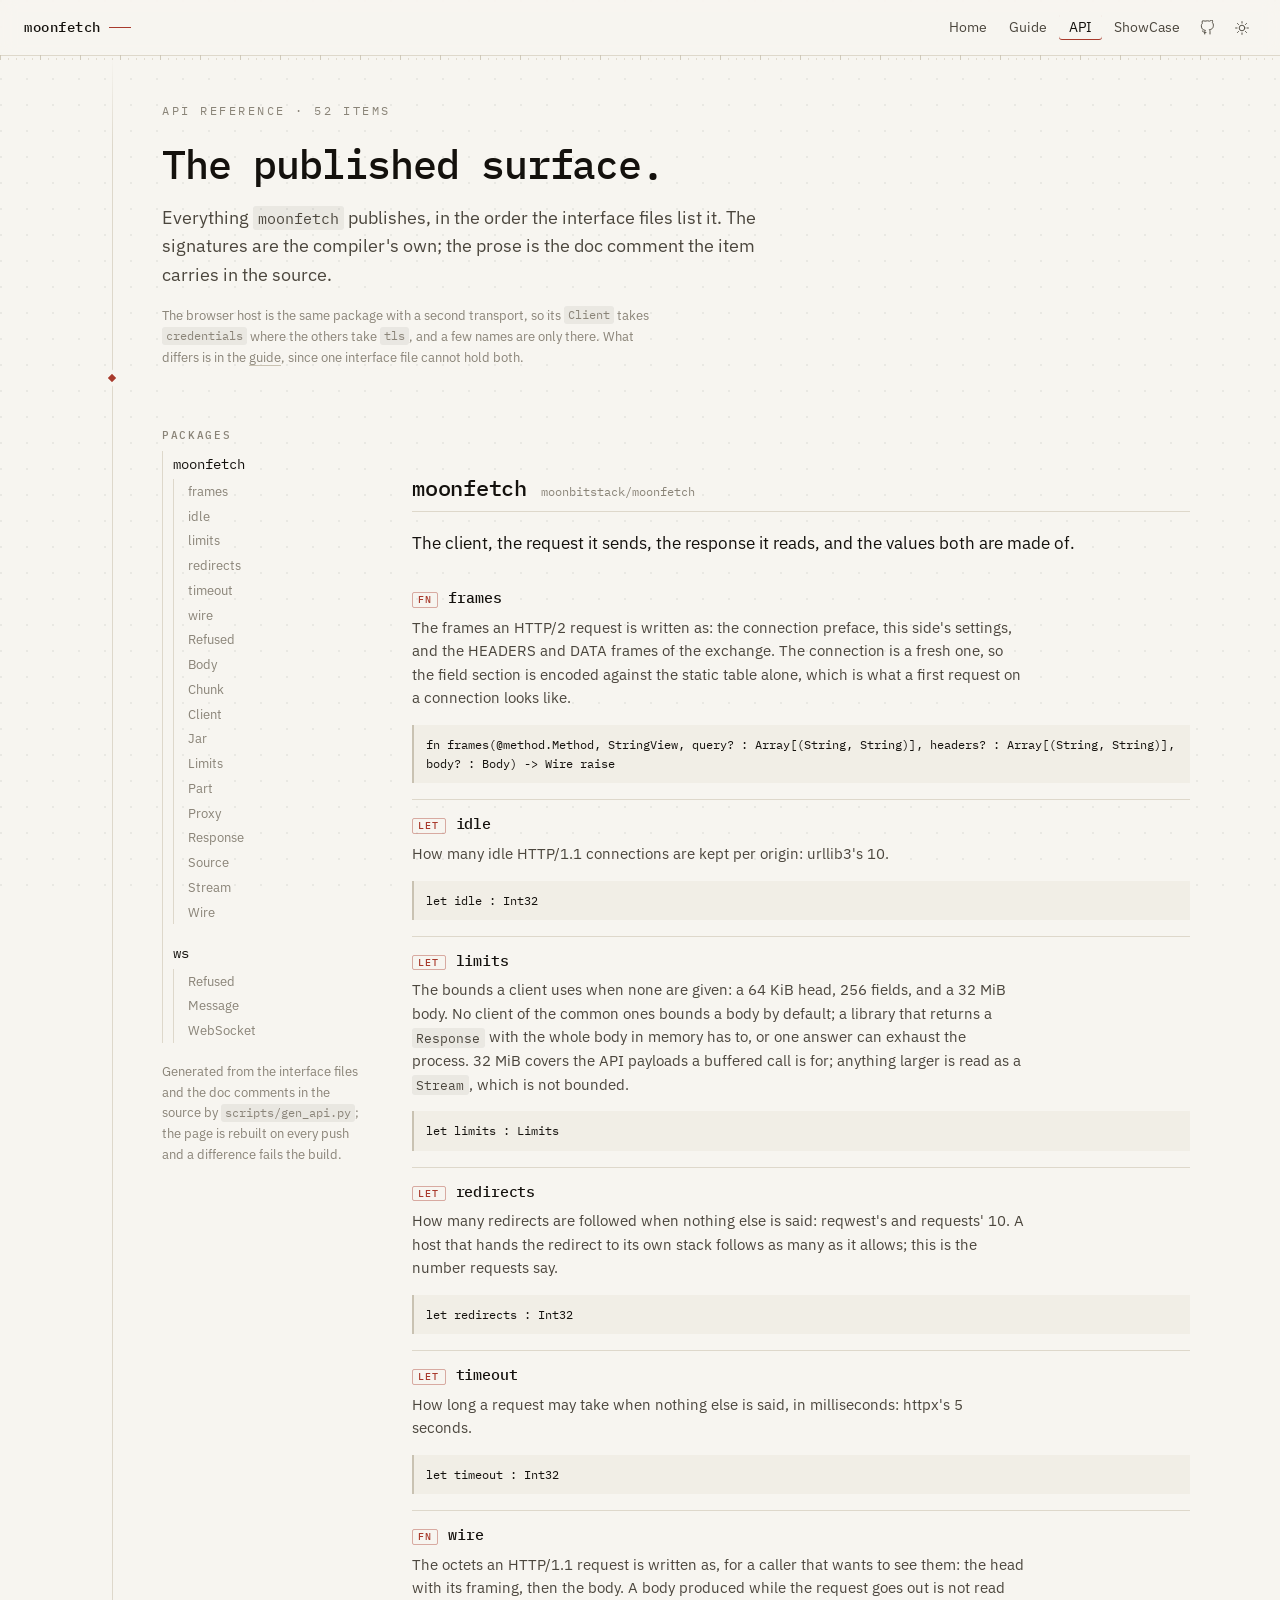
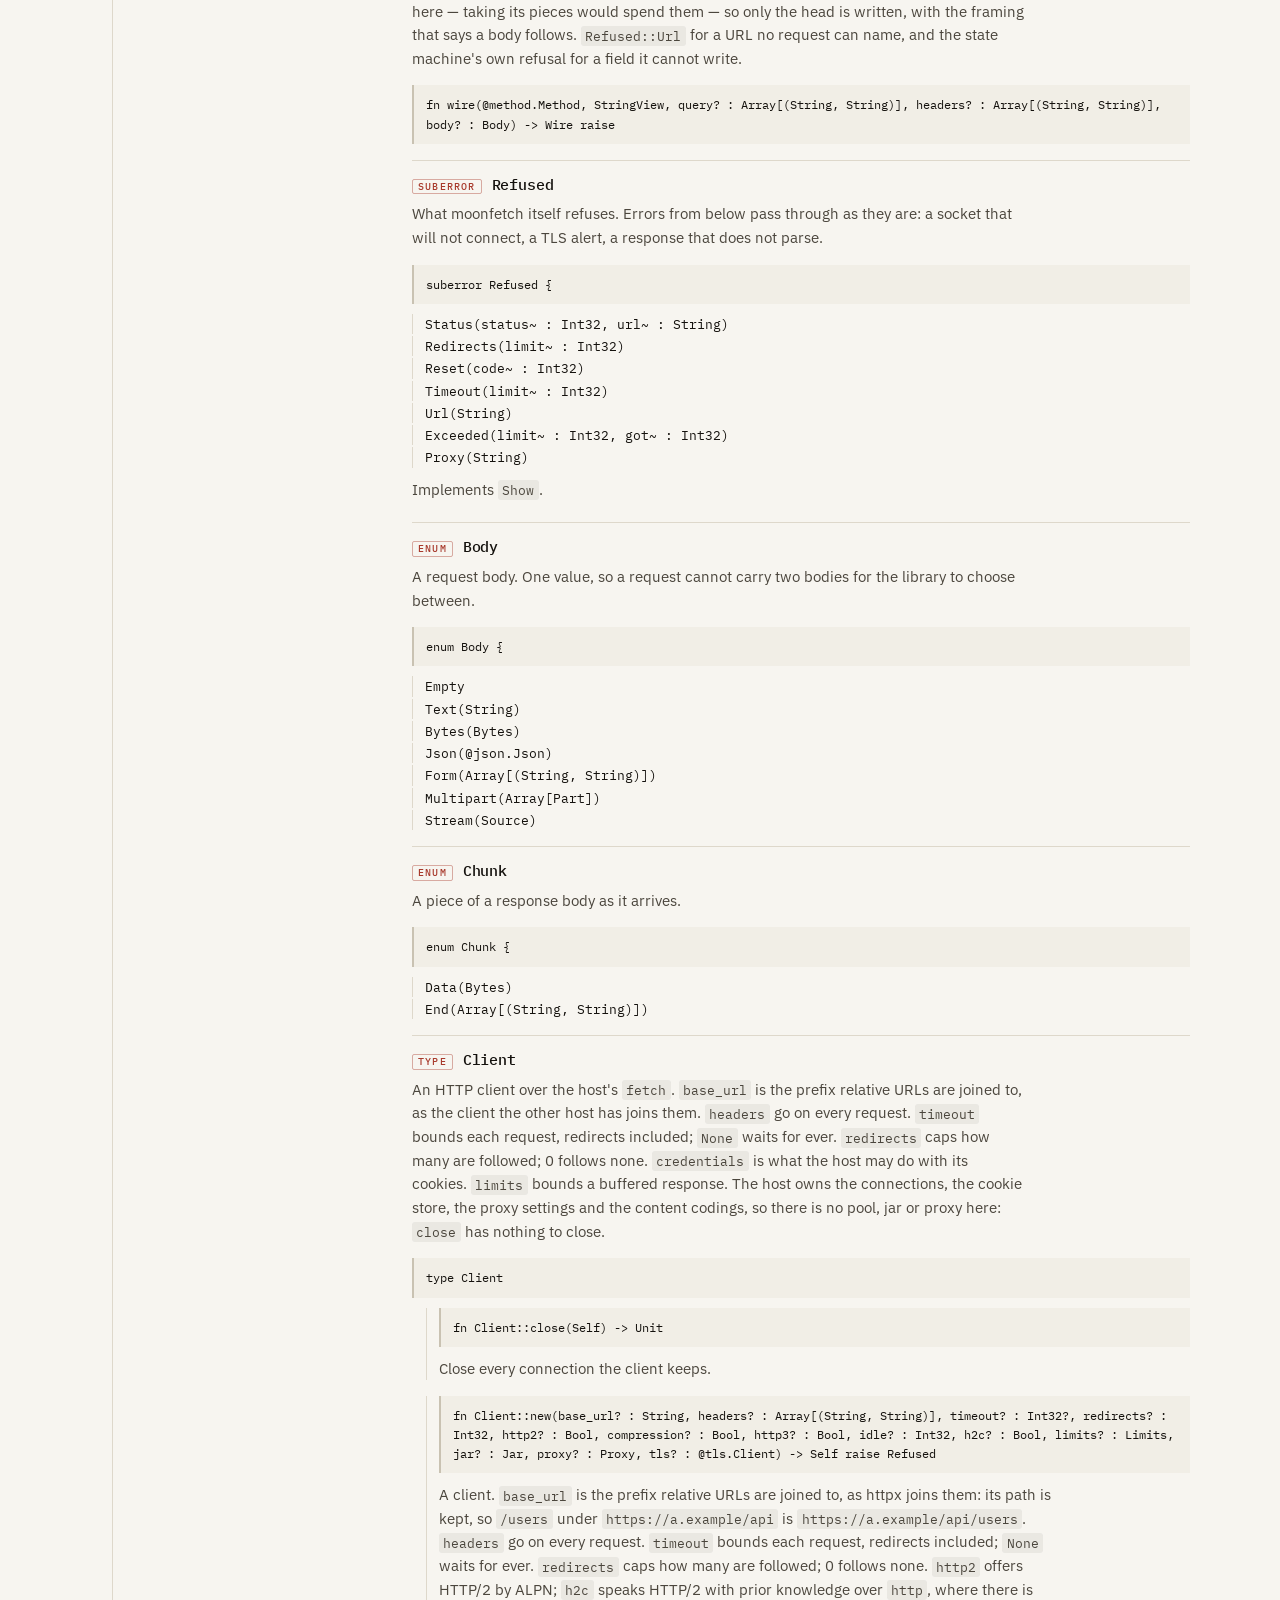
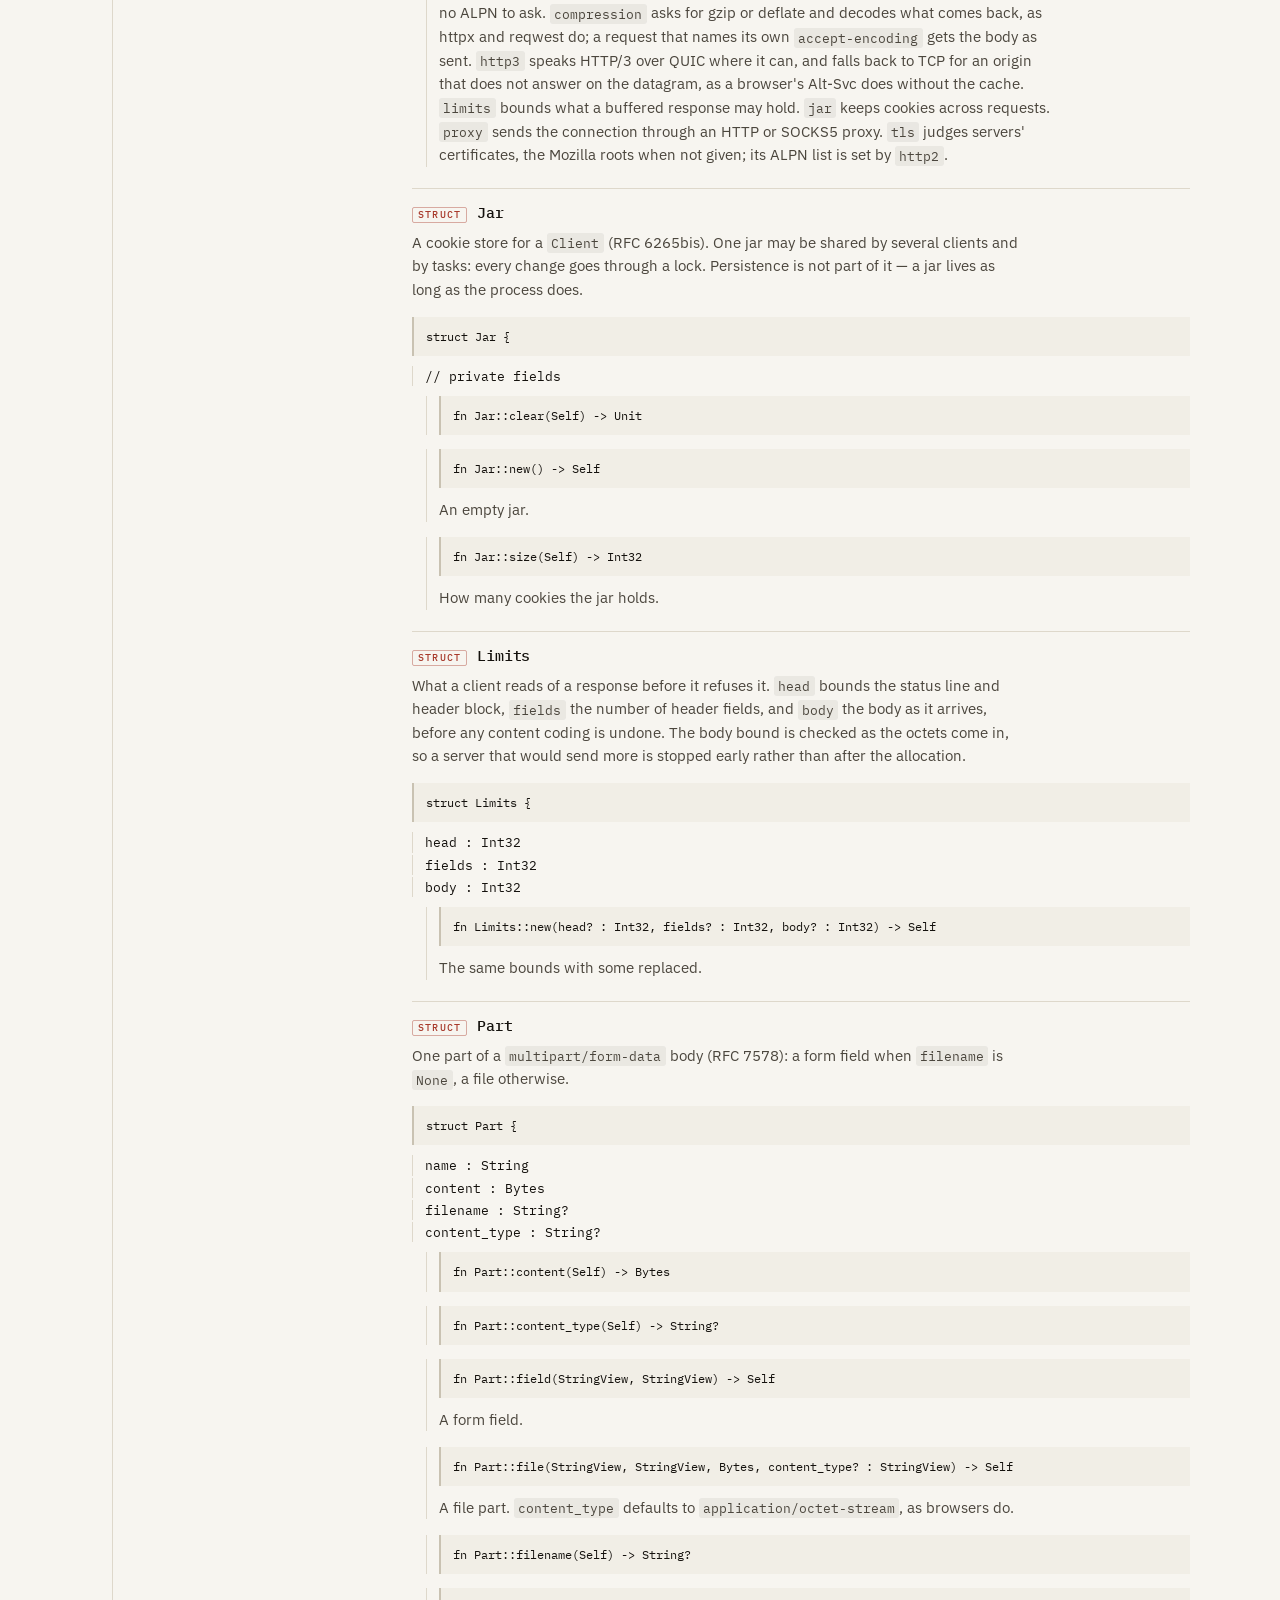
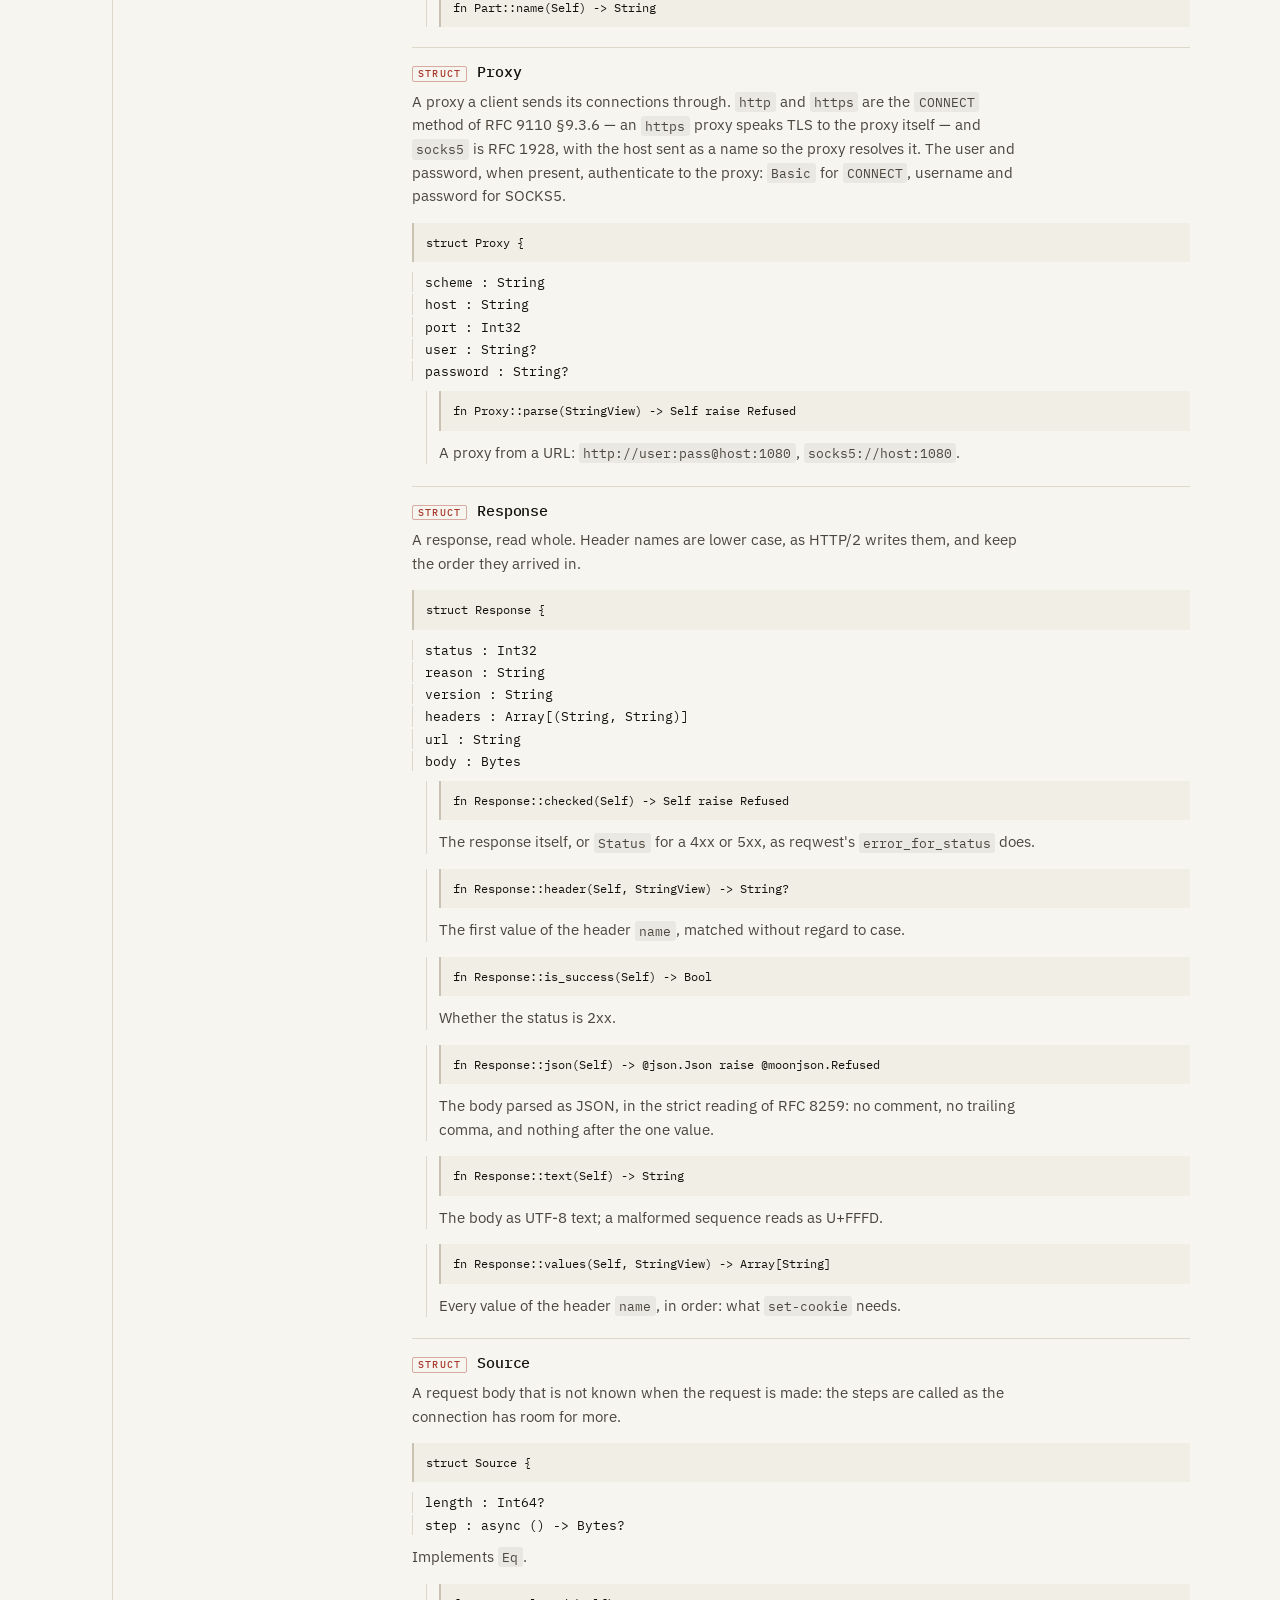
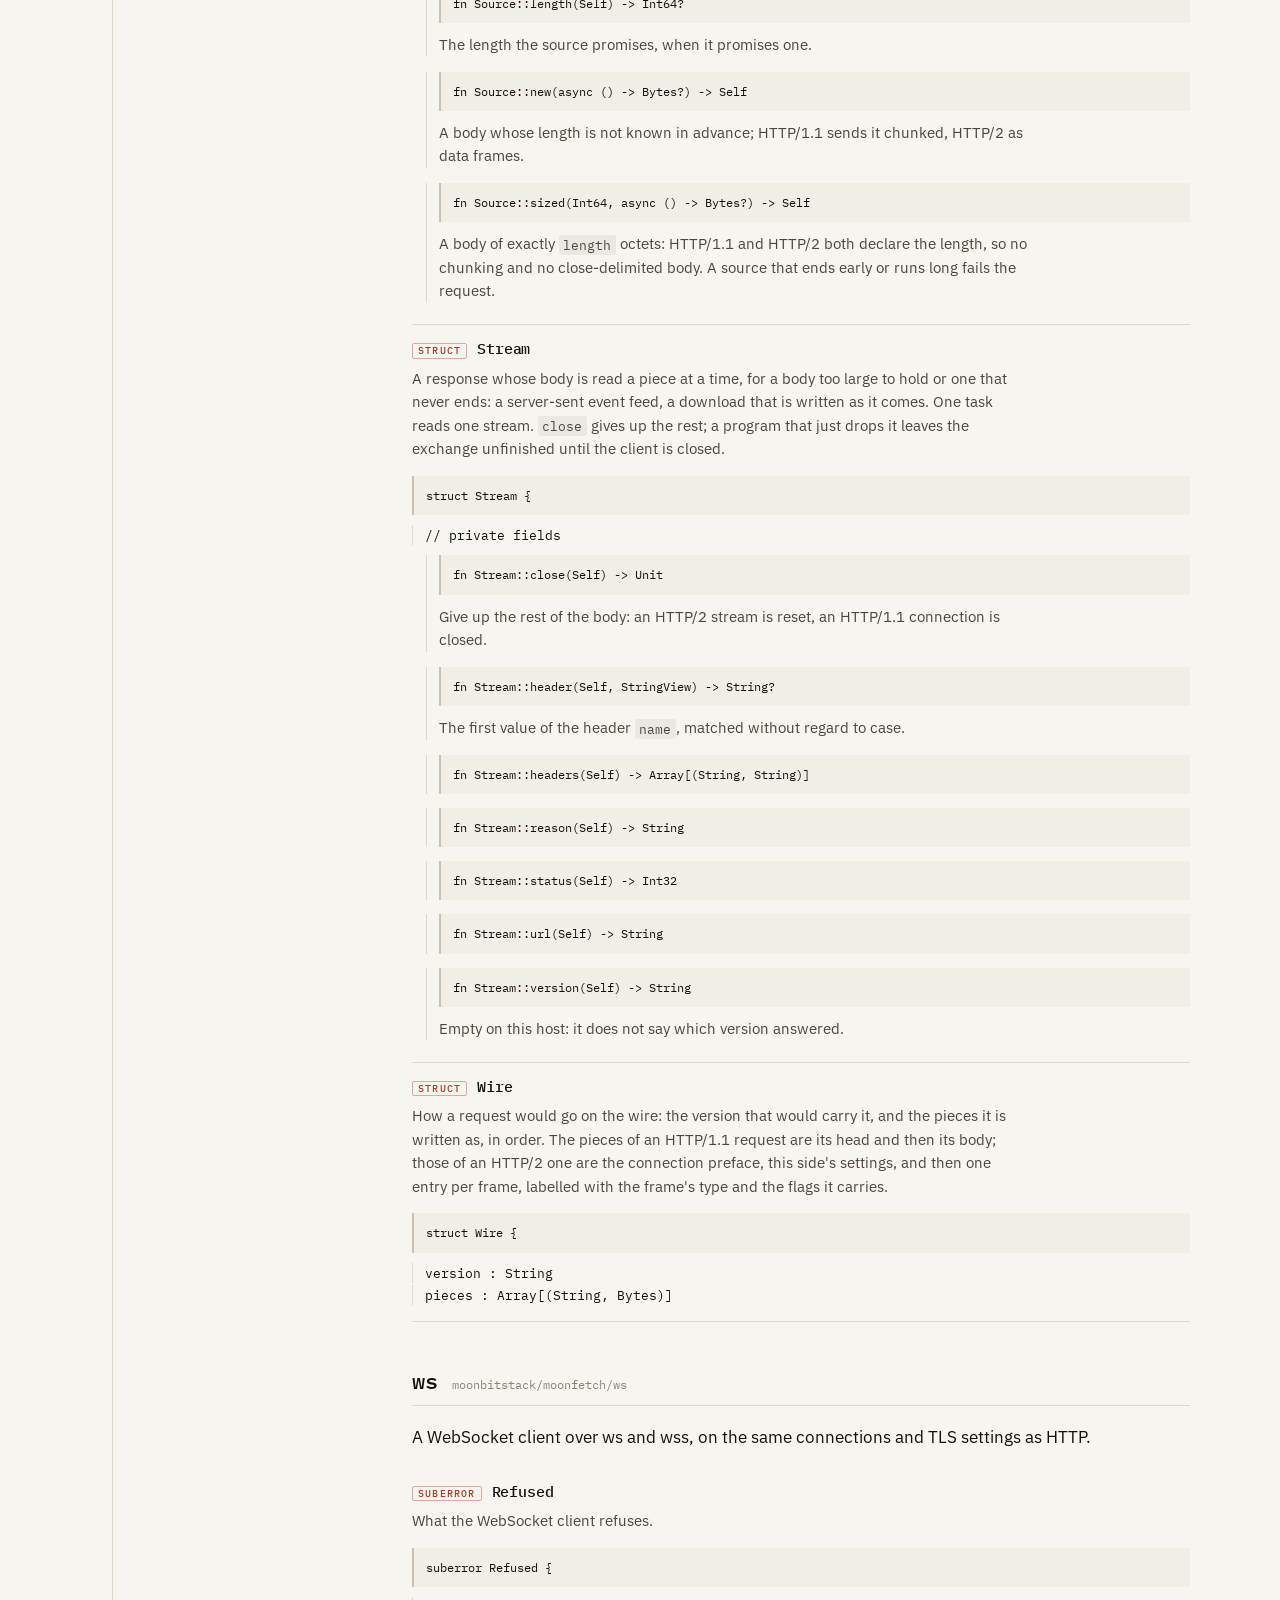
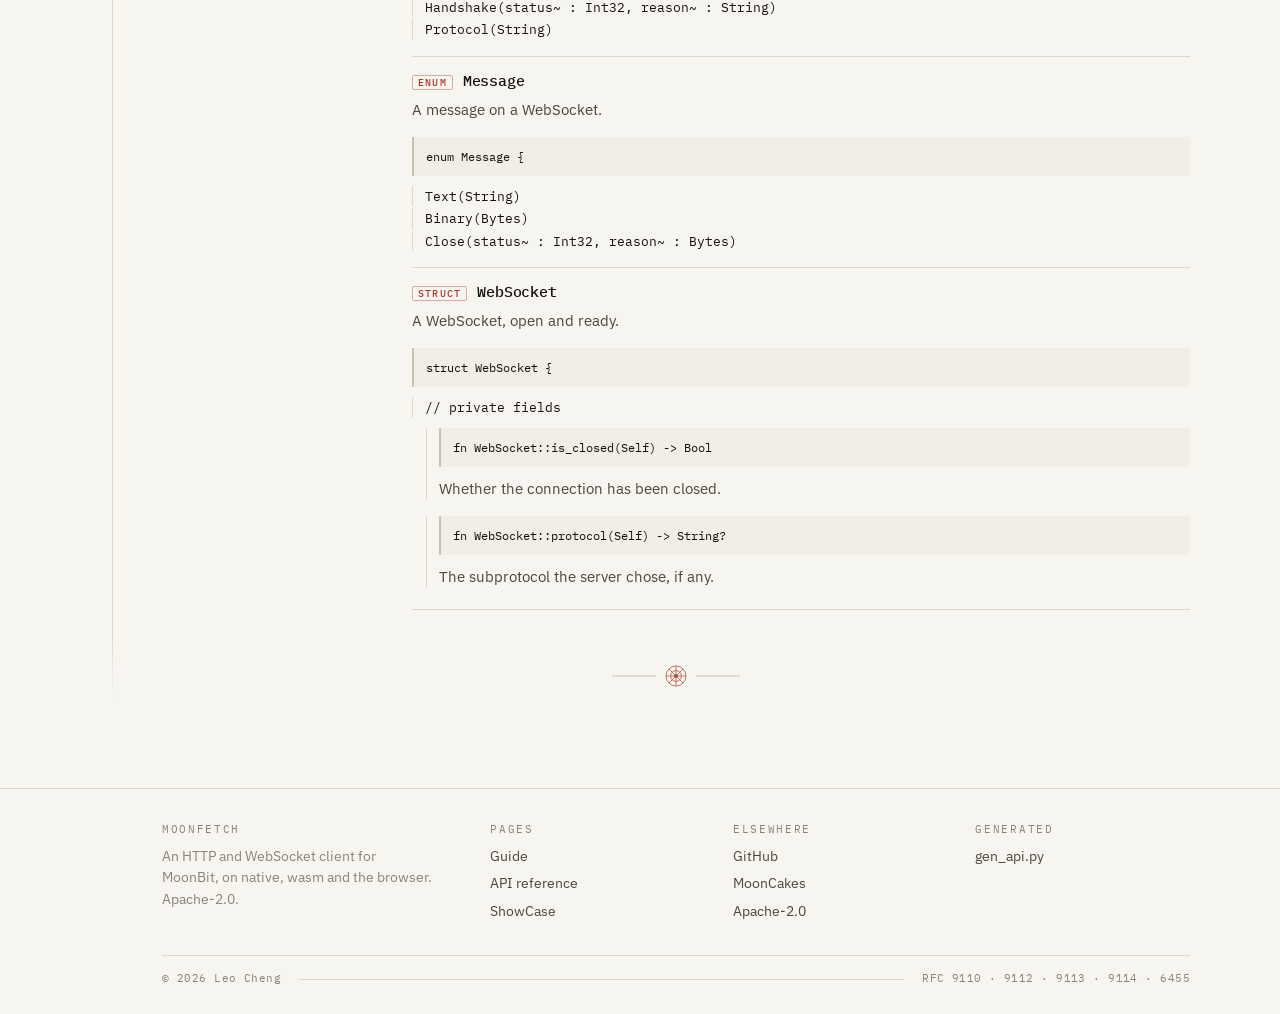
==== commit 5ac0f1ba: "fixed(moonfetch): JSON text through moonjson, read the strict way. The text of a JSON body was parse" ====
--- a/docs/api.html
+++ b/docs/api.html
@@ -3,6 +3,9 @@
   <head>
     <meta charset="utf-8" />
     <meta name="viewport" content="width=device-width, initial-scale=1" />
+    <meta name="color-scheme" content="light dark" />
+    <!-- Before the stylesheet: the sheet is painted in the reader's theme, not corrected after. -->
+    <script src="./assets/theme.js"></script>
     <title>API reference — moonfetch</title>
     <meta
       name="description"
@@ -255,7 +258,8 @@
 <div class="member" id="moonfetch-response-checked"><pre class="sig">fn Response::checked(Self) -&gt; Self raise Refused</pre><p>The response itself, or <code>Status</code> for a 4xx or 5xx, as reqwest's <code>error_for_status</code> does.</p></div>
 <div class="member" id="moonfetch-response-header"><pre class="sig">fn Response::header(Self, StringView) -&gt; String?</pre><p>The first value of the header <code>name</code>, matched without regard to case.</p></div>
 <div class="member" id="moonfetch-response-is-success"><pre class="sig">fn Response::is_success(Self) -&gt; Bool</pre><p>Whether the status is 2xx.</p></div>
-<div class="member" id="moonfetch-response-json"><pre class="sig">fn Response::json(Self) -&gt; @json.Json raise @json.ParseError</pre><p>The body parsed as JSON.</p></div>
+<div class="member" id="moonfetch-response-json"><pre class="sig">fn Response::json(Self) -&gt; @json.Json raise @moonjson.Refused</pre><p>The body parsed as JSON, in the strict reading of RFC 8259: no comment, no trailing comma,
+and nothing after the one value.</p></div>
 <div class="member" id="moonfetch-response-text"><pre class="sig">fn Response::text(Self) -&gt; String</pre><p>The body as UTF-8 text; a malformed sequence reads as U+FFFD.</p></div>
 <div class="member" id="moonfetch-response-values"><pre class="sig">fn Response::values(Self, StringView) -&gt; Array[String]</pre><p>Every value of the header <code>name</code>, in order: what <code>set-cookie</code> needs.</p></div>
 </div>
